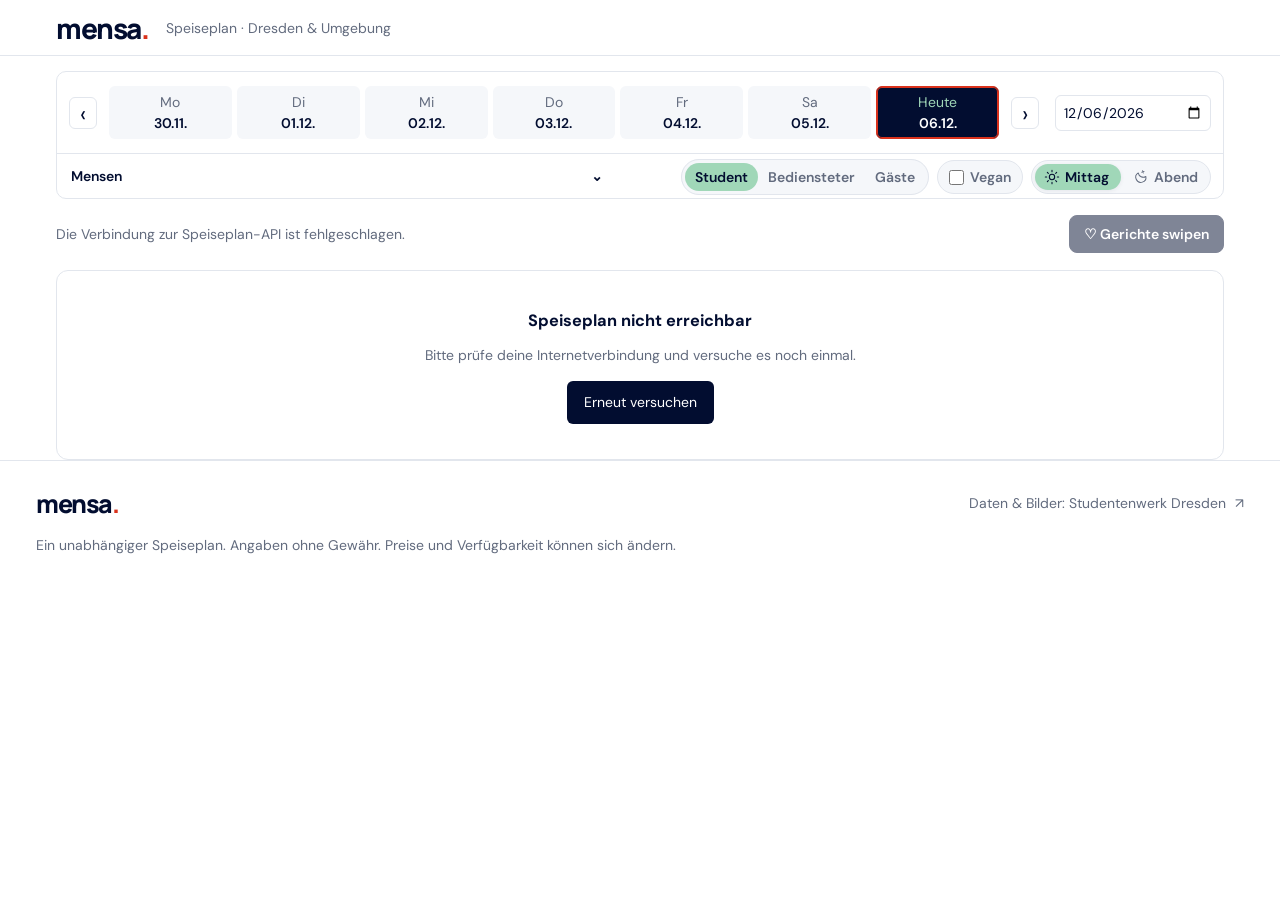
==== index.html @ a6a1d9da "Build static cafeteria menu browser with filters and swipe picker" ====
<!doctype html>
<html lang="de">
  <head>
    <meta charset="UTF-8">
    <meta name="viewport" content="width=device-width, initial-scale=1">
    <meta name="theme-color" content="#ffffff">
    <meta name="description" content="Dein Mensa-Speiseplan für Dresden, Tharandt, Zittau und Görlitz. Alle Gerichte, echte Bilder und deine Lieblingsmensen auf einen Blick.">
    <title>mensa. — Was gibt’s heute?</title>
    <link rel="icon" type="image/svg+xml" href="./favicon.svg">
    <link rel="stylesheet" href="./styles.css">
    <script type="module" src="./app.js"></script>
  </head>
  <body>
    <a class="skip-link" href="#menus">Zum Speiseplan</a>
    <header class="site-header">
      <div class="header-inner">
        <a class="brand" href="./" aria-label="mensa. Startseite">mensa<span class="brand-dot">.</span></a>
        <span class="header-location">Speiseplan · Dresden & Umgebung</span>
      </div>
    </header>
    <main class="container">
      <h1 class="sr-only">Mensa-Speiseplan</h1>
      <section class="controls" aria-label="Speiseplan filtern">
        <div class="date-controls">
          <div class="week-navigation">
            <button id="previous-week" class="week-arrow" aria-label="Vorherige Woche">‹</button>
            <div id="day-viewport" class="day-viewport"><div id="week-days" class="week-days" aria-label="Tag auswählen"></div></div>
            <button id="next-week" class="week-arrow" aria-label="Nächste Woche">›</button>
          </div>
          <input id="date-input" type="date" aria-label="Datum des Speiseplans wählen">
        </div>
        <div class="filter-toolbar">
          <details class="cafeteria-filter">
            <summary>Mensen <span id="selection-count"></span></summary>
            <div class="filter-content">
              <button id="toggle-all" class="text-button" disabled>Alle abwählen</button>
              <div id="cafeteria-options" class="cafeteria-options"><span class="filter-loading">Mensen werden geladen …</span></div>
            </div>
          </details>
          <div class="quick-filters">
            <fieldset id="price-category" class="price-category">
              <legend class="sr-only">Preiskategorie</legend>
              <label><input type="radio" name="price-category" value="student" checked><span>Student</span></label>
              <label><input type="radio" name="price-category" value="employee"><span>Bediensteter</span></label>
              <label><input type="radio" name="price-category" value="guest"><span>Gäste</span></label>
            </fieldset>
            <label class="vegan-filter"><input id="vegan-filter" type="checkbox">Vegan</label>
            <label class="meal-period">
              <input id="evening-switch" type="checkbox" role="switch" aria-label="Abendmenüs statt Mittagsmenüs anzeigen">
              <span class="period-highlight" aria-hidden="true"></span>
              <span class="period-option period-lunch"><svg viewBox="0 0 24 24" aria-hidden="true"><circle cx="12" cy="12" r="4"/><path d="M12 2v2m0 16v2M2 12h2m16 0h2M5 5l1.5 1.5m11 11L19 19M5 19l1.5-1.5m11-11L19 5"/></svg>Mittag</span>
              <span class="period-option period-evening"><svg viewBox="0 0 24 24" aria-hidden="true"><path d="M20 14A8.5 8.5 0 0 1 10 4 8.5 8.5 0 1 0 20 14Z"/><path class="moon-star" d="M18 3v4m-2-2h4"/></svg>Abend</span>
            </label>
          </div>
        </div>
      </section>

      <section class="menu-area" aria-labelledby="menu-heading">
        <div class="results-heading">
          <div><h2 id="menu-heading" class="sr-only">Gerichte</h2><p id="results-summary" class="results-summary" role="status">Der Speiseplan wird geladen …</p></div>
          <button id="start-picker" class="picker-start" type="button" disabled>♡ Gerichte swipen</button>
        </div>
        <div id="menus" aria-busy="true"></div>
      </section>
      <noscript><div class="message"><h3>Bitte JavaScript aktivieren</h3><p>Die Speisepläne werden direkt von der offiziellen API geladen. Dafür benötigt dein Browser JavaScript.</p><a href="https://www.studentenwerk-dresden.de/mensen/speiseplan/">Zum offiziellen Speiseplan</a></div></noscript>
    </main>
    <dialog id="meal-picker" class="meal-picker" aria-labelledby="picker-title">
      <div class="picker-header"><h2 id="picker-title">Gerichte swipen</h2><button id="close-picker" class="picker-close" type="button" aria-label="Auswahl schließen">×</button></div>
      <div id="picker-body"></div>
    </dialog>
    <footer class="site-footer"><div class="footer-inner"><a class="brand footer-brand" href="./">mensa<span class="brand-dot">.</span></a><a href="https://www.studentenwerk-dresden.de/mensen/speiseplan/" target="_blank" rel="noopener noreferrer">Daten & Bilder: Studentenwerk Dresden <span aria-hidden="true">↗</span></a></div><p class="footer-disclaimer">Ein unabhängiger Speiseplan. Angaben ohne Gewähr. Preise und Verfügbarkeit können sich ändern.</p></footer>
  </body>
</html>
---- styles.css ----
@import url('https://fonts.googleapis.com/css2?family=DM+Sans:wght@400;450;500;550;600;650;700&family=Manrope:wght@400;500;600;650;700;750;800&display=swap');

:root{--paper:#fff;--ink:#020D30;--mint:#A0D7B8;--accent:#DA321C;--muted:#626b7e;--line:#e2e6ed;--surface:#f5f7fa;--mint-soft:#edf8f2;--white:#fff;--font:'DM Sans',sans-serif;--card-height:420px;--meal-gap:21px}
*{box-sizing:border-box}
body{margin:0;background:var(--paper);color:var(--ink);font-family:var(--font);font-size:14px;-webkit-font-smoothing:antialiased}
button,input,a{-webkit-tap-highlight-color:transparent}
button,input{font:inherit}
button,a,input{touch-action:manipulation}
button{cursor:pointer}
button:disabled{cursor:default;opacity:.5}
a{color:inherit}
button:focus-visible,a:focus-visible,input:focus-visible,summary:focus-visible{outline:3px solid var(--accent);outline-offset:4px}
.skip-link{position:fixed;top:-60px;left:20px;background:var(--ink);color:white;padding:12px;z-index:5}.skip-link:focus{top:10px}
.sr-only{position:absolute;width:1px;height:1px;padding:0;margin:-1px;overflow:hidden;clip-path:inset(50%);white-space:nowrap;border:0}
.site-header{border-bottom:1px solid var(--line);background:rgba(255,255,255,.4)}
.header-inner,.container,.footer-inner,.footer-disclaimer{max-width:1240px;margin:auto}
.header-inner{height:55px;display:flex;align-items:center;gap:18px;padding:0 36px}
.brand{display:inline-flex;align-items:center;gap:0;text-decoration:none;font-family:'Manrope',sans-serif;font-weight:800;letter-spacing:-1.5px;font-size:28px}
.brand-dot{color:var(--accent)}
.header-location{font-size:14px;color:var(--muted)}
.container{padding:0 36px}
.controls{margin-top:15px;background:#fff;border:1px solid var(--line);border-radius:10px}
.date-controls{display:flex;align-items:center;gap:16px;padding:10px 12px}
#date-input{border:1px solid var(--line);border-radius:6px;padding:7px;color:var(--ink);font-size:14px;background:white;width:156px;min-width:0}
.week-navigation{display:flex;flex:1;min-width:0;gap:8px;align-items:center}
.week-arrow{background:none;border:1px solid var(--line);height:32px;width:28px;flex-shrink:0;border-radius:6px;color:var(--ink);font-size:23px}
.week-arrow:hover{background:var(--mint-soft)}
.week-days{display:grid;grid-template-columns:repeat(7,minmax(0,1fr));gap:5px;width:100%;min-width:0}
.day-viewport{position:relative;flex:1;min-width:0;overflow:hidden;padding:4px}
.day-snapshot{position:absolute;inset:4px;width:calc(100% - 8px);pointer-events:none}
.day-button{position:relative;display:flex;flex-direction:column;justify-content:center;gap:3px;align-items:center;padding:6px 1px;border:1px solid transparent;background:var(--surface);border-radius:6px;color:var(--muted);min-height:36px;font-size:14px}
.day-button strong{font-size:14px;font-weight:600;color:var(--ink)}
.day-button:hover{background:var(--mint)}
.day-button[aria-pressed=true]{background:var(--ink);color:var(--mint);border-color:var(--ink)}
.day-button[aria-pressed=true] strong{color:white}
.day-button.is-today{border-color:var(--accent);box-shadow:inset 0 0 0 1px var(--accent)}
.filter-toolbar{position:relative;border-top:1px solid var(--line)}
.quick-filters{position:absolute;top:5px;right:12px;display:flex;flex-wrap:wrap;align-items:center;gap:8px}
.price-category{display:flex;min-width:0;margin:0;padding:3px;border:1px solid var(--line);border-radius:24px;background:var(--surface)}
.price-category label{position:relative;cursor:pointer}
.price-category input{position:absolute;inset:0;width:100%;height:100%;margin:0;opacity:0;cursor:pointer}
.price-category span{display:block;padding:5px 10px;border-radius:20px;font-size:14px;font-weight:600;color:var(--muted);transition:background .2s,color .2s}
.price-category input:checked+span{background:var(--mint);color:var(--ink)}
.price-category input:focus-visible+span{outline:3px solid var(--accent);outline-offset:2px}
.vegan-filter{display:flex;align-items:center;gap:6px;height:34px;padding:0 11px;border:1px solid var(--line);border-radius:24px;font-size:14px;font-weight:600;color:var(--muted);background:var(--surface);cursor:pointer;transition:background .2s,border-color .2s}
.vegan-filter input{width:15px;height:15px;margin:0;accent-color:var(--ink);cursor:pointer}
.vegan-filter:has(input:checked){background:var(--mint);border-color:var(--mint);color:var(--ink)}
.vegan-filter:has(input:focus-visible){outline:3px solid var(--accent);outline-offset:3px}
.vegan-filter:hover{border-color:var(--mint)}
.meal-period{position:relative;display:grid;grid-template-columns:1fr 1fr;align-items:center;width:180px;height:34px;border:1px solid var(--line);border-radius:24px;background:var(--surface);font-size:14px;cursor:pointer;isolation:isolate}
.meal-period input{position:absolute;inset:0;width:100%;height:100%;opacity:0;margin:0;cursor:pointer;z-index:2}
.meal-period:has(input:focus-visible){outline:3px solid var(--accent);outline-offset:3px}
.period-highlight{position:absolute;inset:3px auto 3px 3px;width:calc(50% - 3px);border-radius:20px;background:var(--mint);box-shadow:0 1px 4px #020d3012;transition:transform .32s cubic-bezier(.22,.68,.18,1),background .25s}
.period-option{position:relative;display:flex;justify-content:center;align-items:center;gap:5px;line-height:1;font-weight:600;color:var(--muted);transition:color .25s}
.period-option svg{width:16px;height:16px;flex-shrink:0;fill:none;stroke:currentColor;stroke-width:1.6;stroke-linecap:round;stroke-linejoin:round;transition:transform .4s cubic-bezier(.22,.68,.18,1)}
.period-lunch{color:var(--ink)}
.period-evening svg{transform:rotate(-20deg) scale(.9)}
.meal-period input:checked~.period-highlight{transform:translateX(100%);background:var(--ink)}
.meal-period input:checked~.period-lunch{color:var(--muted)}
.meal-period input:checked~.period-lunch svg{transform:rotate(45deg) scale(.9)}
.meal-period input:checked~.period-evening{color:var(--mint)}
.meal-period input:checked~.period-evening svg{transform:rotate(0) scale(1)}
.meal-period:hover{border-color:var(--mint)}
.cafeteria-filter>summary{display:flex;align-items:center;gap:9px;min-height:44px;padding:10px 620px 10px 14px;font-size:14px;font-weight:600;cursor:pointer;list-style:none}
.cafeteria-filter>summary::-webkit-details-marker{display:none}
.cafeteria-filter>summary:after{content:"⌄";margin-left:auto}
.cafeteria-filter[open]>summary:after{content:"⌃"}
.filter-content{padding:0 14px 12px}
.filter-content>.text-button{display:block;margin:2px 0 12px auto}
#selection-count{font-weight:500;color:var(--muted);font-size:14px}
.text-button{padding:0;border:0;background:none;color:var(--muted);font-size:14px;text-decoration:underline;text-underline-offset:3px}
.cafeteria-options{display:flex;flex-wrap:wrap;gap:8px}
.cafeteria-chip{display:flex;align-items:center;gap:7px;border-radius:6px;border:1px solid var(--mint);background:var(--mint);color:var(--ink);font-size:14px;padding:9px 12px;transition:background .15s}
.cafeteria-chip:before{content:"✓";font-size:14px}
.cafeteria-chip[aria-pressed=false]{background:white;color:var(--muted);border-color:var(--line)}
.cafeteria-chip[aria-pressed=false]:before{content:"+"}
.cafeteria-chip:hover{border-color:var(--ink)}
.filter-loading{color:var(--muted);font-size:14px}
.menu-area{padding-top:16px}
.results-heading{margin-bottom:17px;display:flex;align-items:center;justify-content:space-between;gap:12px;flex-wrap:wrap}
.results-summary{font-size:14px;color:var(--muted);margin:0;line-height:1.6}
.canteen-section{margin-bottom:38px}
.canteen-heading{display:flex;align-items:center;justify-content:space-between;gap:12px;margin-bottom:17px;padding-bottom:13px;border-bottom:1px solid var(--line)}
.canteen-heading>div{min-width:0}
.canteen-title{display:flex;align-items:center;flex-wrap:wrap;gap:10px}
.canteen-title h3{font-family:'Manrope',sans-serif;font-weight:750;letter-spacing:-.35px;font-size:19px;margin:0}
.meal-count{font-size:14px;border:1px solid var(--line);border-radius:20px;padding:4px 8px;color:var(--muted);white-space:nowrap}
.canteen-route{display:inline-flex;align-items:center;gap:5px;min-height:34px;padding:5px 6px;border-radius:6px;color:var(--muted);font-size:14px;text-decoration:none;white-space:nowrap;transition:color .15s,background .15s}
.canteen-route svg{width:15px;height:15px;fill:none;stroke:currentColor;stroke-width:1.5;stroke-linecap:round;stroke-linejoin:round}
.canteen-route:hover{color:var(--ink);background:var(--surface)}
.meal-grid{display:grid;grid-template-columns:repeat(3,minmax(0,1fr));gap:var(--meal-gap)}
.meal-viewport{overflow:hidden;border-radius:11px}
.meal-track{display:flex;transition:transform 420ms cubic-bezier(.22,.68,.18,1)}
.meal-track.is-dragging{transition:none}
.meal-page{flex:0 0 100%;min-width:0;grid-auto-rows:var(--card-height);align-content:start}
.meal-navigation{display:flex;align-items:center;justify-content:flex-end;gap:12px;margin-top:14px}
.meal-arrow{display:grid;place-items:center;width:40px;height:40px;border:1px solid var(--line);border-radius:7px;background:white;color:var(--ink);font-size:24px}
.meal-arrow:hover:not(:disabled){background:var(--mint);border-color:var(--mint)}
.meal-page-status{min-width:75px;text-align:center;color:var(--muted);font-size:14px}
.meal-card{height:var(--card-height);min-width:0;background:#fff;border:1px solid var(--line);border-radius:11px;overflow:hidden;display:flex;flex-direction:column}
.meal-photo{height:175px;flex-shrink:0;position:relative;background:var(--surface);overflow:hidden}
.meal-photo img{height:100%;width:100%;object-fit:cover;display:block;transition:transform .5s}
.meal-card:hover .meal-photo img{transform:scale(1.035)}
.no-photo{display:flex;flex-direction:column;align-items:center;justify-content:center;height:100%;color:var(--muted);gap:10px;background:radial-gradient(ellipse at center,var(--white),var(--mint-soft))}
.no-photo svg{width:52px;height:52px;fill:none;stroke:currentColor;stroke-width:1;opacity:.7}
.no-photo span{font-size:14px;letter-spacing:.2px}
.diet-badge{position:absolute;left:12px;top:12px;background:var(--mint);color:var(--ink);border-radius:5px;padding:6px 8px;font-size:14px;box-shadow:0 1px 4px #00000008;font-weight:600}
.diet-badge.vegetarian{background:var(--mint-soft);color:var(--ink)}
.sold-out{position:absolute;right:12px;bottom:12px;background:var(--white);color:var(--accent);border-radius:5px;padding:6px 8px;font-size:14px;font-weight:600}
.meal-content{padding:16px;display:flex;flex-direction:column;flex:1;min-height:0;overflow:hidden}
.meal-content>*{flex-shrink:0}
.meal-content:focus-visible{outline-offset:-4px}
.meal-category{text-transform:uppercase;letter-spacing:1px;color:var(--muted);font-size:14px;font-weight:600;margin:0 0 9px}
.meal-preview .meal-category{white-space:nowrap;overflow:hidden;text-overflow:ellipsis}
.meal-name{font-size:16px;font-weight:600;line-height:1.65;margin:0 0 18px;color:var(--ink);overflow-wrap:anywhere}
.meal-preview .meal-name{display:-webkit-box;-webkit-box-orient:vertical;-webkit-line-clamp:3;overflow:hidden;line-height:1.4;margin-bottom:8px}
.meal-details-button{align-self:flex-start;margin-top:8px;flex-shrink:0}
.meal-prices{border-top:1px solid var(--line);padding-top:13px;display:flex;align-items:baseline;flex-wrap:wrap;gap:7px 14px;margin-top:auto}
.selected-price{font-size:19px;letter-spacing:-.6px;font-weight:700}
.price-label{font-size:14px;color:var(--muted);font-weight:400;letter-spacing:0;margin-left:5px}
.other-price{color:var(--muted);font-size:14px}
.meal-notes{margin-top:13px;border-top:1px solid var(--line);padding-top:10px;font-size:14px;color:var(--muted);line-height:1.7}
.meal-notes summary{cursor:pointer;list-style:none;display:flex;justify-content:space-between}
.meal-notes summary:after{content:"+";font-size:14px}
.meal-notes[open] summary:after{content:"−"}
.meal-notes ul{padding-left:16px;margin:8px 0 0}
.message{padding:35px;text-align:center;background:#fff;border:1px solid var(--line);border-radius:12px;color:var(--muted);line-height:1.8}
.message h3{color:var(--ink);margin:0 0 8px}.message p{margin:0 0 12px}
.retry-button{padding:9px 17px;border:0;background:var(--ink);color:white;border-radius:6px}
.canteen-empty{font-size:14px;color:var(--muted);padding:22px;background:var(--surface);border-radius:8px;line-height:1.8}
.skeleton{height:340px;border-radius:11px;background:linear-gradient(110deg,var(--surface) 20%,var(--mint-soft) 45%,var(--surface) 70%);background-size:200% 100%;animation:shimmer 1.8s infinite}
@keyframes shimmer{to{background-position:-200% 0}}
.site-footer{border-top:1px solid var(--line);padding:25px 36px;background:var(--white)}
.footer-inner{display:flex;align-items:center;gap:20px}
.footer-brand{font-size:25px}
.footer-inner>a:last-child{margin-left:auto;font-size:14px;color:var(--muted);text-decoration:none}
.footer-inner>a:last-child span{margin-left:5px}
.footer-disclaimer{font-size:14px;color:var(--muted);padding-top:13px;line-height:1.7}
.picker-start{border:1px solid var(--ink);border-radius:8px;padding:9px 14px;background:var(--ink);color:white;font-weight:600;font-size:14px}
.picker-start:hover:not(:disabled){background:var(--mint);color:var(--ink)}
.picker-open{overflow:hidden}
.meal-picker{width:min(660px,calc(100% - 24px));max-height:calc(100dvh - 24px);padding:22px;border:1px solid var(--line);border-radius:16px;background:var(--white);color:var(--ink);overflow-y:auto;overscroll-behavior:contain}
.meal-picker::backdrop{background:#020d30a6;backdrop-filter:blur(5px)}
.picker-header{display:flex;align-items:center;justify-content:space-between;gap:12px}
.picker-header h2{font-family:'Manrope',sans-serif;font-size:22px;letter-spacing:-.5px;margin:0}
.picker-close{flex-shrink:0;border:1px solid var(--line);border-radius:50%;width:40px;height:40px;background:white;color:var(--ink);font-size:26px}
.picker-context,.picker-progress{color:var(--muted);font-size:14px;line-height:1.5;margin:12px 0}
.picker-progress{text-align:center;font-weight:600}
.picker-canteen{font-size:16px;margin:12px 0;text-align:center;overflow-wrap:anywhere}
.picker-stage{overflow:hidden;padding:12px 24px;margin:0 -12px;display:grid;grid-template-columns:minmax(0,1fr);grid-template-rows:minmax(0,1fr);isolation:isolate}
.picker-stage>.meal-card{position:relative;grid-area:1/1;width:100%;max-width:400px;min-height:0;margin:auto;transform-origin:50% 80%}
.picker-current-card{z-index:1}
.picker-stage>.picker-next-card{z-index:0;pointer-events:none}
.picker-stage .meal-photo{touch-action:pan-y;cursor:grab;user-select:none;-webkit-user-select:none}
.picker-stage .meal-photo:active{cursor:grabbing}
.picker-stage>.meal-card{touch-action:pan-y;user-select:none;-webkit-user-select:none;cursor:grab}
.picker-stage>.meal-card:active{cursor:grabbing}
.meal-picker[open].is-voting{height:min(780px,calc(100dvh - 16px));max-height:calc(100dvh - 16px);display:flex;flex-direction:column;overflow:hidden}
.is-voting .picker-header{flex-shrink:0;margin-bottom:8px}
.is-voting #picker-body{flex:1;min-height:0;display:grid;grid-template-rows:auto auto auto minmax(0,1fr) auto;gap:6px}
.is-voting .picker-context,.is-voting .picker-progress,.is-voting .picker-canteen{margin:0}
.is-voting .picker-context{display:-webkit-box;-webkit-box-orient:vertical;-webkit-line-clamp:2;overflow:hidden}
.is-voting .picker-stage{min-height:0;padding:8px 12px;margin:0}
.is-voting .meal-card{height:100%}
.is-voting .meal-photo{height:clamp(80px,20dvh,175px)}
.is-voting .meal-content{overflow:hidden;padding:12px}
.is-voting .meal-category{margin-bottom:4px}
.is-voting .meal-name{display:-webkit-box;-webkit-box-orient:vertical;-webkit-line-clamp:3;overflow:hidden;line-height:1.4;margin-bottom:8px}
.is-voting .meal-prices{padding-top:6px;gap:4px 10px}
.picker-detail>.picker-close{display:block;margin:0 0 12px auto}
.picker-detail .meal-card{height:auto}
.picker-detail .meal-content{overflow:visible}
.picker-detail .meal-photo{height:175px}
.picker-stamp{pointer-events:none;position:absolute;top:65px;left:22px;opacity:0;font-size:30px;font-weight:700;border:3px solid currentColor;border-radius:7px;padding:5px 10px;transform:rotate(-12deg);background:#ffffffed}
.picker-stamp.is-like{color:var(--ink);background:var(--mint)}
.picker-stamp.is-reject{color:var(--accent)}
.picker-actions{display:flex;justify-content:center;gap:14px;margin:8px 0}
.picker-action{min-height:46px;border:1px solid var(--line);border-radius:24px;padding:10px 18px;font-size:16px;font-weight:600}
.picker-reject{background:white;color:var(--accent);border-color:var(--accent)}
.picker-like{background:var(--mint);color:var(--ink);border-color:var(--mint)}
.picker-action:hover:not(:disabled){box-shadow:0 3px 12px #020d301a}
.picker-results-heading{font-size:20px;margin:20px 0}
.picker-results{list-style:none;padding:0;margin:0 0 20px;display:grid;grid-template-columns:repeat(2,minmax(0,1fr));gap:18px}
.picker-results>li{min-width:0}
.picker-empty{color:var(--muted);margin:25px 0}
[hidden]{display:none!important}
@media(max-width:850px){
  .header-inner,.container{padding-left:24px;padding-right:24px}
  .date-controls{gap:10px}
  .meal-grid{grid-template-columns:repeat(2,minmax(0,1fr))}
  .meal-viewport.is-paginated .meal-page{grid-template-rows:repeat(2,var(--card-height))}
}
@media(max-width:560px){
  :root{--meal-gap:14px}
  .header-inner{height:49px;gap:12px;padding:0 18px}
  .brand{font-size:25px}
  .container{padding:0 14px}
  .controls{margin-top:10px}
  .date-controls{flex-wrap:wrap;gap:8px;padding:8px}
  .week-navigation{flex-basis:100%;gap:4px}
  .week-arrow{width:18px;border:0}
  .week-days{grid-template-columns:repeat(5,minmax(0,1fr));gap:4px}
  .day-viewport{touch-action:pan-y;user-select:none;-webkit-user-select:none}
  #date-input{margin-left:auto;padding:4px}
  .cafeteria-filter>summary{padding:9px 11px}
  .cafeteria-chip{padding:8px 9px}
  .cafeteria-options{gap:6px}
  .meal-grid{grid-template-columns:1fr}
  .meal-viewport{touch-action:pan-y}
  .meal-viewport .meal-card{user-select:none;-webkit-user-select:none}
  .meal-viewport .meal-photo{user-select:none;-webkit-user-select:none}
  .meal-viewport.is-paginated .meal-page{grid-template-rows:var(--card-height)}
  .canteen-title h3{font-size:17px}
  .canteen-section{margin-bottom:28px}
  .site-footer{padding:24px 20px}
  .footer-inner{flex-wrap:wrap;gap:8px 13px}
  .footer-inner>a:last-child{margin-left:0;flex-basis:100%;margin-top:7px}
  .message{padding:25px 17px}
  .meal-picker{padding:16px}
  .picker-results{grid-template-columns:1fr}
  .picker-actions{gap:8px}
  .picker-action{padding:10px 13px}
}
@media(max-width:1000px){
  .cafeteria-filter>summary{padding-right:14px}
  .quick-filters{position:static;justify-content:flex-end;padding:0 10px 10px}
}
@media(max-height:650px){
  .is-voting .meal-photo{height:85px}
  .is-voting .meal-name{-webkit-line-clamp:2}
}
@media(max-height:500px){
  .meal-picker[open].is-voting{padding:12px}
  .is-voting .picker-context,.is-voting .meal-photo,.is-voting .meal-category{display:none}
  .is-voting .picker-header{margin-bottom:4px}
  .is-voting #picker-body{grid-template-rows:auto auto minmax(0,1fr) auto;gap:3px}
  .is-voting .picker-actions{margin:4px 0}
  .is-voting .picker-action{min-height:40px;padding:7px 14px}
}
@media(prefers-reduced-motion:reduce){*,*:before,*:after{animation:none!important;transition:none!important}}
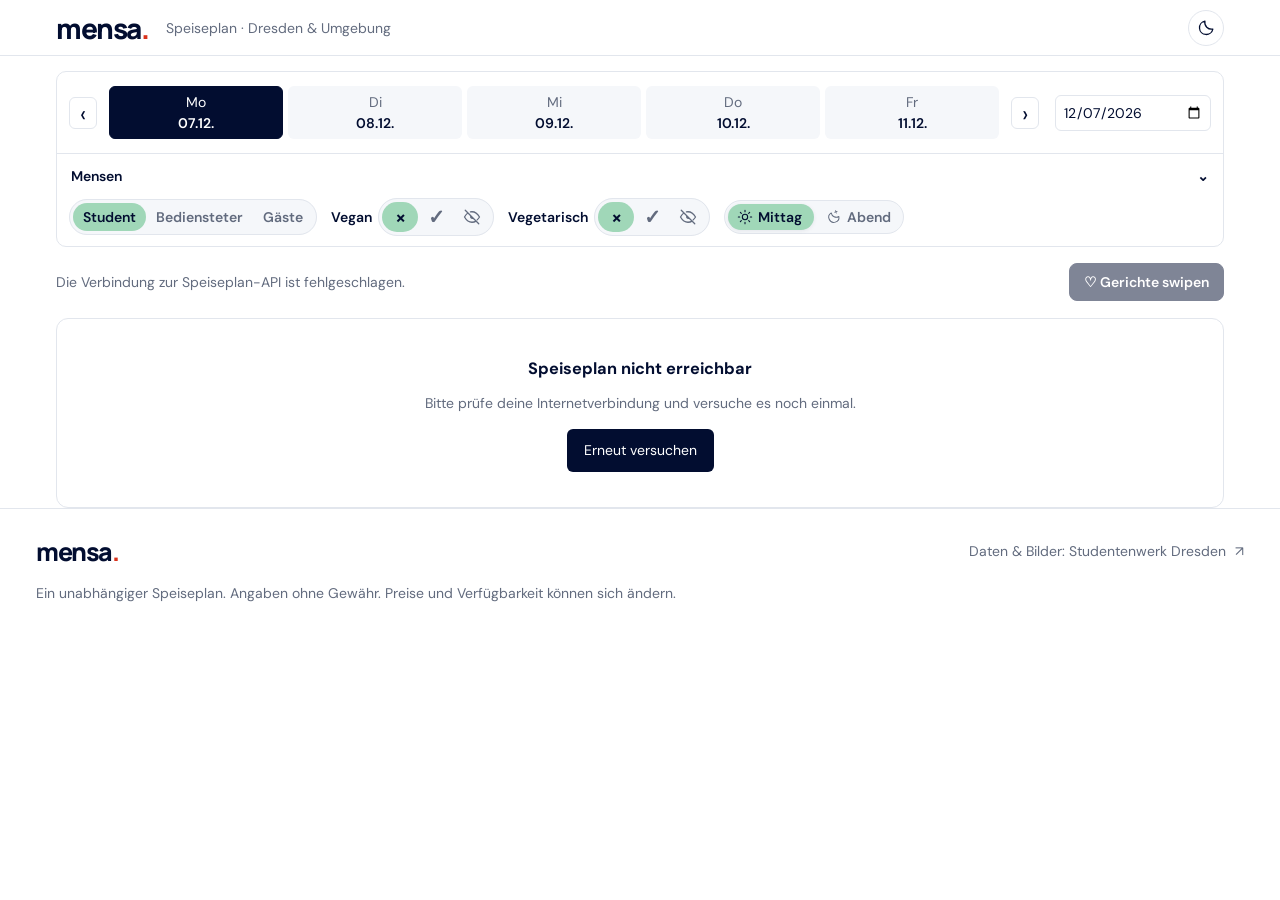
==== commit 937ff14e: "Add dark mode, dietary controls and weekday menu navigation" ====
--- a/index.html
+++ b/index.html
@@ -4,9 +4,11 @@
     <meta charset="UTF-8">
     <meta name="viewport" content="width=device-width, initial-scale=1">
     <meta name="theme-color" content="#ffffff">
+    <meta name="color-scheme" content="light dark">
     <meta name="description" content="Dein Mensa-Speiseplan für Dresden, Tharandt, Zittau und Görlitz. Alle Gerichte, echte Bilder und deine Lieblingsmensen auf einen Blick.">
     <title>mensa. — Was gibt’s heute?</title>
     <link rel="icon" type="image/svg+xml" href="./favicon.svg">
+    <script src="./theme.js"></script>
     <link rel="stylesheet" href="./styles.css">
     <script type="module" src="./app.js"></script>
   </head>
@@ -16,6 +18,10 @@
       <div class="header-inner">
         <a class="brand" href="./" aria-label="mensa. Startseite">mensa<span class="brand-dot">.</span></a>
         <span class="header-location">Speiseplan · Dresden & Umgebung</span>
+        <button id="theme-toggle" class="theme-toggle" type="button" aria-label="Dunkelmodus" aria-pressed="false" title="Dunklen Modus aktivieren">
+          <svg class="theme-moon" viewBox="0 0 24 24" aria-hidden="true"><path d="M20 14A8.5 8.5 0 0 1 10 4 8.5 8.5 0 1 0 20 14Z"/></svg>
+          <svg class="theme-sun" viewBox="0 0 24 24" aria-hidden="true"><circle cx="12" cy="12" r="4"/><path d="M12 2v2m0 16v2M2 12h2m16 0h2M5 5l1.5 1.5m11 11L19 19M5 19l1.5-1.5m11-11L19 5"/></svg>
+        </button>
       </div>
     </header>
     <main class="container">
@@ -27,7 +33,7 @@
             <div id="day-viewport" class="day-viewport"><div id="week-days" class="week-days" aria-label="Tag auswählen"></div></div>
             <button id="next-week" class="week-arrow" aria-label="Nächste Woche">›</button>
           </div>
-          <input id="date-input" type="date" aria-label="Datum des Speiseplans wählen">
+          <input id="date-input" type="date" aria-label="Datum des Speiseplans wählen" title="Montag bis Freitag. Wochenenddaten werden auf Montag verschoben.">
         </div>
         <div class="filter-toolbar">
           <details class="cafeteria-filter">
@@ -44,7 +50,23 @@
               <label><input type="radio" name="price-category" value="employee"><span>Bediensteter</span></label>
               <label><input type="radio" name="price-category" value="guest"><span>Gäste</span></label>
             </fieldset>
-            <label class="vegan-filter"><input id="vegan-filter" type="checkbox">Vegan</label>
+            <div class="dietary-control">
+              <span id="vegan-label">Vegan</span>
+              <fieldset id="vegan-filter" class="dietary-options" aria-labelledby="vegan-label">
+                <label title="Vegan: keine Einschränkung"><input type="radio" name="vegan-filter" value="all" aria-label="Vegan: keine Einschränkung" checked><span aria-hidden="true">×</span></label>
+                <label title="Nur vegane Gerichte"><input type="radio" name="vegan-filter" value="only" aria-label="Nur vegane Gerichte"><span aria-hidden="true">✓</span></label>
+                <label title="Vegane Gerichte ausblenden"><input type="radio" name="vegan-filter" value="hide" aria-label="Vegane Gerichte ausblenden"><span aria-hidden="true"><svg viewBox="0 0 24 24" focusable="false"><path d="m3 3 18 18M10.6 10.6a2 2 0 0 0 2.8 2.8M9.9 5.2A11 11 0 0 1 12 5c6 0 10 7 10 7a17 17 0 0 1-3.1 3.8M6.5 6.5A20 20 0 0 0 2 12s4 7 10 7a11 11 0 0 0 5.5-1.5"/></svg></span></label>
+              </fieldset>
+            </div>
+            <div class="dietary-control">
+              <span id="vegetarian-label">Vegetarisch</span>
+              <fieldset id="vegetarian-filter" class="dietary-options" aria-labelledby="vegetarian-label" aria-describedby="dietary-hint">
+                <label title="Vegetarisch: keine Einschränkung"><input type="radio" name="vegetarian-filter" value="all" aria-label="Vegetarisch: keine Einschränkung" checked><span aria-hidden="true">×</span></label>
+                <label title="Nur vegetarische Gerichte (inklusive vegan)"><input type="radio" name="vegetarian-filter" value="only" aria-label="Nur vegetarische Gerichte (inklusive vegan)"><span aria-hidden="true">✓</span></label>
+                <label title="Vegetarische und vegane Gerichte ausblenden"><input type="radio" name="vegetarian-filter" value="hide" aria-label="Vegetarische und vegane Gerichte ausblenden"><span aria-hidden="true"><svg viewBox="0 0 24 24" focusable="false"><path d="m3 3 18 18M10.6 10.6a2 2 0 0 0 2.8 2.8M9.9 5.2A11 11 0 0 1 12 5c6 0 10 7 10 7a17 17 0 0 1-3.1 3.8M6.5 6.5A20 20 0 0 0 2 12s4 7 10 7a11 11 0 0 0 5.5-1.5"/></svg></span></label>
+              </fieldset>
+              <span id="dietary-hint" class="sr-only">Vegetarisch schließt vegane Gerichte ein. Beide Filter gelten gleichzeitig und verwenden die Kennzeichnungen des Studentenwerks.</span>
+            </div>
             <label class="meal-period">
               <input id="evening-switch" type="checkbox" role="switch" aria-label="Abendmenüs statt Mittagsmenüs anzeigen">
               <span class="period-highlight" aria-hidden="true"></span>
--- a/styles.css
+++ b/styles.css
@@ -1,6 +1,7 @@
 @import url('https://fonts.googleapis.com/css2?family=DM+Sans:wght@400;450;500;550;600;650;700&family=Manrope:wght@400;500;600;650;700;750;800&display=swap');
 
-:root{--paper:#fff;--ink:#020D30;--mint:#A0D7B8;--accent:#DA321C;--muted:#626b7e;--line:#e2e6ed;--surface:#f5f7fa;--mint-soft:#edf8f2;--white:#fff;--font:'DM Sans',sans-serif;--card-height:420px;--meal-gap:21px}
+:root{color-scheme:light;--paper:#fff;--ink:#020D30;--mint:#A0D7B8;--accent:#DA321C;--muted:#626b7e;--line:#e2e6ed;--surface:#f5f7fa;--mint-soft:#edf8f2;--white:#fff;--strong-bg:#020D30;--on-strong:#fff;--on-mint:#020D30;--font:'DM Sans',sans-serif;--card-height:420px;--meal-gap:21px}
+:root[data-theme=dark]{color-scheme:dark;--paper:#0b1220;--ink:#edf3ff;--accent:#ff806b;--muted:#adb9cf;--line:#324057;--surface:#1c2940;--mint-soft:#203d36;--white:#141f33;--strong-bg:#A0D7B8;--on-strong:#020D30}
 *{box-sizing:border-box}
 body{margin:0;background:var(--paper);color:var(--ink);font-family:var(--font);font-size:14px;-webkit-font-smoothing:antialiased}
 button,input,a{-webkit-tap-highlight-color:transparent}
@@ -10,58 +11,62 @@
 button:disabled{cursor:default;opacity:.5}
 a{color:inherit}
 button:focus-visible,a:focus-visible,input:focus-visible,summary:focus-visible{outline:3px solid var(--accent);outline-offset:4px}
-.skip-link{position:fixed;top:-60px;left:20px;background:var(--ink);color:white;padding:12px;z-index:5}.skip-link:focus{top:10px}
+.skip-link{position:fixed;top:-60px;left:20px;background:var(--strong-bg);color:var(--on-strong);padding:12px;z-index:5}.skip-link:focus{top:10px}
 .sr-only{position:absolute;width:1px;height:1px;padding:0;margin:-1px;overflow:hidden;clip-path:inset(50%);white-space:nowrap;border:0}
-.site-header{border-bottom:1px solid var(--line);background:rgba(255,255,255,.4)}
+.site-header{border-bottom:1px solid var(--line);background:var(--paper)}
 .header-inner,.container,.footer-inner,.footer-disclaimer{max-width:1240px;margin:auto}
 .header-inner{height:55px;display:flex;align-items:center;gap:18px;padding:0 36px}
 .brand{display:inline-flex;align-items:center;gap:0;text-decoration:none;font-family:'Manrope',sans-serif;font-weight:800;letter-spacing:-1.5px;font-size:28px}
 .brand-dot{color:var(--accent)}
 .header-location{font-size:14px;color:var(--muted)}
+.theme-toggle{margin-left:auto;flex-shrink:0;display:grid;place-items:center;width:36px;height:36px;padding:7px;border:1px solid var(--line);border-radius:50%;background:var(--white);color:var(--ink)}
+.theme-toggle:hover{background:var(--surface);border-color:var(--muted)}
+.theme-toggle svg{width:19px;height:19px;fill:none;stroke:currentColor;stroke-width:1.6;stroke-linecap:round;stroke-linejoin:round}
+.theme-sun,[data-theme=dark] .theme-moon{display:none}
+[data-theme=dark] .theme-sun{display:block}
 .container{padding:0 36px}
-.controls{margin-top:15px;background:#fff;border:1px solid var(--line);border-radius:10px}
+.controls{margin-top:15px;background:var(--white);border:1px solid var(--line);border-radius:10px}
 .date-controls{display:flex;align-items:center;gap:16px;padding:10px 12px}
-#date-input{border:1px solid var(--line);border-radius:6px;padding:7px;color:var(--ink);font-size:14px;background:white;width:156px;min-width:0}
+#date-input{border:1px solid var(--line);border-radius:6px;padding:7px;color:var(--ink);font-size:14px;background:var(--white);width:156px;min-width:0}
 .week-navigation{display:flex;flex:1;min-width:0;gap:8px;align-items:center}
 .week-arrow{background:none;border:1px solid var(--line);height:32px;width:28px;flex-shrink:0;border-radius:6px;color:var(--ink);font-size:23px}
 .week-arrow:hover{background:var(--mint-soft)}
-.week-days{display:grid;grid-template-columns:repeat(7,minmax(0,1fr));gap:5px;width:100%;min-width:0}
+.week-days{display:grid;grid-template-columns:repeat(5,minmax(0,1fr));gap:5px;width:100%;min-width:0}
 .day-viewport{position:relative;flex:1;min-width:0;overflow:hidden;padding:4px}
 .day-snapshot{position:absolute;inset:4px;width:calc(100% - 8px);pointer-events:none}
 .day-button{position:relative;display:flex;flex-direction:column;justify-content:center;gap:3px;align-items:center;padding:6px 1px;border:1px solid transparent;background:var(--surface);border-radius:6px;color:var(--muted);min-height:36px;font-size:14px}
 .day-button strong{font-size:14px;font-weight:600;color:var(--ink)}
-.day-button:hover{background:var(--mint)}
-.day-button[aria-pressed=true]{background:var(--ink);color:var(--mint);border-color:var(--ink)}
-.day-button[aria-pressed=true] strong{color:white}
+.day-button:hover{background:var(--mint-soft)}
+.day-button[aria-pressed=true]{background:var(--strong-bg);color:var(--on-strong);border-color:var(--strong-bg)}
+.day-button[aria-pressed=true] strong{color:var(--on-strong)}
 .day-button.is-today{border-color:var(--accent);box-shadow:inset 0 0 0 1px var(--accent)}
 .filter-toolbar{position:relative;border-top:1px solid var(--line)}
-.quick-filters{position:absolute;top:5px;right:12px;display:flex;flex-wrap:wrap;align-items:center;gap:8px}
-.price-category{display:flex;min-width:0;margin:0;padding:3px;border:1px solid var(--line);border-radius:24px;background:var(--surface)}
-.price-category label{position:relative;cursor:pointer}
-.price-category input{position:absolute;inset:0;width:100%;height:100%;margin:0;opacity:0;cursor:pointer}
-.price-category span{display:block;padding:5px 10px;border-radius:20px;font-size:14px;font-weight:600;color:var(--muted);transition:background .2s,color .2s}
-.price-category input:checked+span{background:var(--mint);color:var(--ink)}
-.price-category input:focus-visible+span{outline:3px solid var(--accent);outline-offset:2px}
-.vegan-filter{display:flex;align-items:center;gap:6px;height:34px;padding:0 11px;border:1px solid var(--line);border-radius:24px;font-size:14px;font-weight:600;color:var(--muted);background:var(--surface);cursor:pointer;transition:background .2s,border-color .2s}
-.vegan-filter input{width:15px;height:15px;margin:0;accent-color:var(--ink);cursor:pointer}
-.vegan-filter:has(input:checked){background:var(--mint);border-color:var(--mint);color:var(--ink)}
-.vegan-filter:has(input:focus-visible){outline:3px solid var(--accent);outline-offset:3px}
-.vegan-filter:hover{border-color:var(--mint)}
+.quick-filters{display:flex;flex-wrap:wrap;align-items:center;gap:8px 14px;padding:0 12px 10px}
+.price-category,.dietary-options{display:flex;min-width:0;margin:0;padding:3px;border:1px solid var(--line);border-radius:24px;background:var(--surface)}
+.price-category label,.dietary-options label{position:relative;cursor:pointer}
+.price-category input,.dietary-options input{position:absolute;inset:0;width:100%;height:100%;margin:0;opacity:0;cursor:pointer}
+.price-category span,.dietary-options span{display:block;padding:5px 10px;border-radius:20px;font-size:14px;font-weight:600;color:var(--muted);transition:background .2s,color .2s}
+.price-category input:checked+span,.dietary-options input:checked+span{background:var(--mint);color:var(--on-mint)}
+.price-category input:focus-visible+span,.dietary-options input:focus-visible+span{outline:3px solid var(--accent);outline-offset:2px}
+.dietary-control{display:flex;align-items:center;flex-wrap:wrap;gap:6px;font-size:14px;font-weight:600}
+.dietary-options span{display:grid;place-items:center;width:36px;height:30px;padding:0;font-size:20px;line-height:1}
+.dietary-options svg{width:18px;height:18px;fill:none;stroke:currentColor;stroke-width:1.7;stroke-linecap:round;stroke-linejoin:round}
+.dietary-options input[value="hide"]:checked+span{background:var(--strong-bg);color:var(--on-strong)}
 .meal-period{position:relative;display:grid;grid-template-columns:1fr 1fr;align-items:center;width:180px;height:34px;border:1px solid var(--line);border-radius:24px;background:var(--surface);font-size:14px;cursor:pointer;isolation:isolate}
 .meal-period input{position:absolute;inset:0;width:100%;height:100%;opacity:0;margin:0;cursor:pointer;z-index:2}
 .meal-period:has(input:focus-visible){outline:3px solid var(--accent);outline-offset:3px}
 .period-highlight{position:absolute;inset:3px auto 3px 3px;width:calc(50% - 3px);border-radius:20px;background:var(--mint);box-shadow:0 1px 4px #020d3012;transition:transform .32s cubic-bezier(.22,.68,.18,1),background .25s}
 .period-option{position:relative;display:flex;justify-content:center;align-items:center;gap:5px;line-height:1;font-weight:600;color:var(--muted);transition:color .25s}
 .period-option svg{width:16px;height:16px;flex-shrink:0;fill:none;stroke:currentColor;stroke-width:1.6;stroke-linecap:round;stroke-linejoin:round;transition:transform .4s cubic-bezier(.22,.68,.18,1)}
-.period-lunch{color:var(--ink)}
+.period-lunch{color:var(--on-mint)}
 .period-evening svg{transform:rotate(-20deg) scale(.9)}
-.meal-period input:checked~.period-highlight{transform:translateX(100%);background:var(--ink)}
+.meal-period input:checked~.period-highlight{transform:translateX(100%);background:var(--on-mint)}
 .meal-period input:checked~.period-lunch{color:var(--muted)}
 .meal-period input:checked~.period-lunch svg{transform:rotate(45deg) scale(.9)}
 .meal-period input:checked~.period-evening{color:var(--mint)}
 .meal-period input:checked~.period-evening svg{transform:rotate(0) scale(1)}
 .meal-period:hover{border-color:var(--mint)}
-.cafeteria-filter>summary{display:flex;align-items:center;gap:9px;min-height:44px;padding:10px 620px 10px 14px;font-size:14px;font-weight:600;cursor:pointer;list-style:none}
+.cafeteria-filter>summary{display:flex;align-items:center;gap:9px;min-height:44px;padding:10px 14px;font-size:14px;font-weight:600;cursor:pointer;list-style:none}
 .cafeteria-filter>summary::-webkit-details-marker{display:none}
 .cafeteria-filter>summary:after{content:"⌄";margin-left:auto}
 .cafeteria-filter[open]>summary:after{content:"⌃"}
@@ -70,9 +75,9 @@
 #selection-count{font-weight:500;color:var(--muted);font-size:14px}
 .text-button{padding:0;border:0;background:none;color:var(--muted);font-size:14px;text-decoration:underline;text-underline-offset:3px}
 .cafeteria-options{display:flex;flex-wrap:wrap;gap:8px}
-.cafeteria-chip{display:flex;align-items:center;gap:7px;border-radius:6px;border:1px solid var(--mint);background:var(--mint);color:var(--ink);font-size:14px;padding:9px 12px;transition:background .15s}
+.cafeteria-chip{display:flex;align-items:center;gap:7px;border-radius:6px;border:1px solid var(--mint);background:var(--mint);color:var(--on-mint);font-size:14px;padding:9px 12px;transition:background .15s}
 .cafeteria-chip:before{content:"✓";font-size:14px}
-.cafeteria-chip[aria-pressed=false]{background:white;color:var(--muted);border-color:var(--line)}
+.cafeteria-chip[aria-pressed=false]{background:var(--white);color:var(--muted);border-color:var(--line)}
 .cafeteria-chip[aria-pressed=false]:before{content:"+"}
 .cafeteria-chip:hover{border-color:var(--ink)}
 .filter-loading{color:var(--muted);font-size:14px}
@@ -94,17 +99,17 @@
 .meal-track.is-dragging{transition:none}
 .meal-page{flex:0 0 100%;min-width:0;grid-auto-rows:var(--card-height);align-content:start}
 .meal-navigation{display:flex;align-items:center;justify-content:flex-end;gap:12px;margin-top:14px}
-.meal-arrow{display:grid;place-items:center;width:40px;height:40px;border:1px solid var(--line);border-radius:7px;background:white;color:var(--ink);font-size:24px}
-.meal-arrow:hover:not(:disabled){background:var(--mint);border-color:var(--mint)}
+.meal-arrow{display:grid;place-items:center;width:40px;height:40px;border:1px solid var(--line);border-radius:7px;background:var(--white);color:var(--ink);font-size:24px}
+.meal-arrow:hover:not(:disabled){background:var(--mint);border-color:var(--mint);color:var(--on-mint)}
 .meal-page-status{min-width:75px;text-align:center;color:var(--muted);font-size:14px}
-.meal-card{height:var(--card-height);min-width:0;background:#fff;border:1px solid var(--line);border-radius:11px;overflow:hidden;display:flex;flex-direction:column}
+.meal-card{height:var(--card-height);min-width:0;background:var(--white);border:1px solid var(--line);border-radius:11px;overflow:hidden;display:flex;flex-direction:column}
 .meal-photo{height:175px;flex-shrink:0;position:relative;background:var(--surface);overflow:hidden}
 .meal-photo img{height:100%;width:100%;object-fit:cover;display:block;transition:transform .5s}
 .meal-card:hover .meal-photo img{transform:scale(1.035)}
 .no-photo{display:flex;flex-direction:column;align-items:center;justify-content:center;height:100%;color:var(--muted);gap:10px;background:radial-gradient(ellipse at center,var(--white),var(--mint-soft))}
 .no-photo svg{width:52px;height:52px;fill:none;stroke:currentColor;stroke-width:1;opacity:.7}
 .no-photo span{font-size:14px;letter-spacing:.2px}
-.diet-badge{position:absolute;left:12px;top:12px;background:var(--mint);color:var(--ink);border-radius:5px;padding:6px 8px;font-size:14px;box-shadow:0 1px 4px #00000008;font-weight:600}
+.diet-badge{position:absolute;left:12px;top:12px;background:var(--mint);color:var(--on-mint);border-radius:5px;padding:6px 8px;font-size:14px;box-shadow:0 1px 4px #00000008;font-weight:600}
 .diet-badge.vegetarian{background:var(--mint-soft);color:var(--ink)}
 .sold-out{position:absolute;right:12px;bottom:12px;background:var(--white);color:var(--accent);border-radius:5px;padding:6px 8px;font-size:14px;font-weight:600}
 .meal-content{padding:16px;display:flex;flex-direction:column;flex:1;min-height:0;overflow:hidden}
@@ -114,6 +119,7 @@
 .meal-preview .meal-category{white-space:nowrap;overflow:hidden;text-overflow:ellipsis}
 .meal-name{font-size:16px;font-weight:600;line-height:1.65;margin:0 0 18px;color:var(--ink);overflow-wrap:anywhere}
 .meal-preview .meal-name{display:-webkit-box;-webkit-box-orient:vertical;-webkit-line-clamp:3;overflow:hidden;line-height:1.4;margin-bottom:8px}
+.meal-preview{cursor:pointer}
 .meal-details-button{align-self:flex-start;margin-top:8px;flex-shrink:0}
 .meal-prices{border-top:1px solid var(--line);padding-top:13px;display:flex;align-items:baseline;flex-wrap:wrap;gap:7px 14px;margin-top:auto}
 .selected-price{font-size:19px;letter-spacing:-.6px;font-weight:700}
@@ -124,9 +130,9 @@
 .meal-notes summary:after{content:"+";font-size:14px}
 .meal-notes[open] summary:after{content:"−"}
 .meal-notes ul{padding-left:16px;margin:8px 0 0}
-.message{padding:35px;text-align:center;background:#fff;border:1px solid var(--line);border-radius:12px;color:var(--muted);line-height:1.8}
+.message{padding:35px;text-align:center;background:var(--white);border:1px solid var(--line);border-radius:12px;color:var(--muted);line-height:1.8}
 .message h3{color:var(--ink);margin:0 0 8px}.message p{margin:0 0 12px}
-.retry-button{padding:9px 17px;border:0;background:var(--ink);color:white;border-radius:6px}
+.retry-button{padding:9px 17px;border:0;background:var(--strong-bg);color:var(--on-strong);border-radius:6px}
 .canteen-empty{font-size:14px;color:var(--muted);padding:22px;background:var(--surface);border-radius:8px;line-height:1.8}
 .skeleton{height:340px;border-radius:11px;background:linear-gradient(110deg,var(--surface) 20%,var(--mint-soft) 45%,var(--surface) 70%);background-size:200% 100%;animation:shimmer 1.8s infinite}
 @keyframes shimmer{to{background-position:-200% 0}}
@@ -136,14 +142,14 @@
 .footer-inner>a:last-child{margin-left:auto;font-size:14px;color:var(--muted);text-decoration:none}
 .footer-inner>a:last-child span{margin-left:5px}
 .footer-disclaimer{font-size:14px;color:var(--muted);padding-top:13px;line-height:1.7}
-.picker-start{border:1px solid var(--ink);border-radius:8px;padding:9px 14px;background:var(--ink);color:white;font-weight:600;font-size:14px}
-.picker-start:hover:not(:disabled){background:var(--mint);color:var(--ink)}
+.picker-start{border:1px solid var(--strong-bg);border-radius:8px;padding:9px 14px;background:var(--strong-bg);color:var(--on-strong);font-weight:600;font-size:14px}
+.picker-start:hover:not(:disabled){background:var(--mint);color:var(--on-mint)}
 .picker-open{overflow:hidden}
 .meal-picker{width:min(660px,calc(100% - 24px));max-height:calc(100dvh - 24px);padding:22px;border:1px solid var(--line);border-radius:16px;background:var(--white);color:var(--ink);overflow-y:auto;overscroll-behavior:contain}
 .meal-picker::backdrop{background:#020d30a6;backdrop-filter:blur(5px)}
 .picker-header{display:flex;align-items:center;justify-content:space-between;gap:12px}
 .picker-header h2{font-family:'Manrope',sans-serif;font-size:22px;letter-spacing:-.5px;margin:0}
-.picker-close{flex-shrink:0;border:1px solid var(--line);border-radius:50%;width:40px;height:40px;background:white;color:var(--ink);font-size:26px}
+.picker-close{flex-shrink:0;border:1px solid var(--line);border-radius:50%;width:40px;height:40px;background:var(--white);color:var(--ink);font-size:26px}
 .picker-context,.picker-progress{color:var(--muted);font-size:14px;line-height:1.5;margin:12px 0}
 .picker-progress{text-align:center;font-weight:600}
 .picker-canteen{font-size:16px;margin:12px 0;text-align:center;overflow-wrap:anywhere}
@@ -170,14 +176,16 @@
 .picker-detail>.picker-close{display:block;margin:0 0 12px auto}
 .picker-detail .meal-card{height:auto}
 .picker-detail .meal-content{overflow:visible}
-.picker-detail .meal-photo{height:175px}
-.picker-stamp{pointer-events:none;position:absolute;top:65px;left:22px;opacity:0;font-size:30px;font-weight:700;border:3px solid currentColor;border-radius:7px;padding:5px 10px;transform:rotate(-12deg);background:#ffffffed}
-.picker-stamp.is-like{color:var(--ink);background:var(--mint)}
+.picker-detail .meal-photo{height:auto}
+.picker-detail .meal-card .meal-photo img{height:auto;object-fit:contain;transform:none}
+.picker-detail .no-photo{min-height:175px}
+.picker-stamp{pointer-events:none;position:absolute;top:65px;left:22px;opacity:0;font-size:30px;font-weight:700;border:3px solid currentColor;border-radius:7px;padding:5px 10px;transform:rotate(-12deg);background:var(--white)}
+.picker-stamp.is-like{color:var(--on-mint);background:var(--mint)}
 .picker-stamp.is-reject{color:var(--accent)}
 .picker-actions{display:flex;justify-content:center;gap:14px;margin:8px 0}
 .picker-action{min-height:46px;border:1px solid var(--line);border-radius:24px;padding:10px 18px;font-size:16px;font-weight:600}
-.picker-reject{background:white;color:var(--accent);border-color:var(--accent)}
-.picker-like{background:var(--mint);color:var(--ink);border-color:var(--mint)}
+.picker-reject{background:var(--white);color:var(--accent);border-color:var(--accent)}
+.picker-like{background:var(--mint);color:var(--on-mint);border-color:var(--mint)}
 .picker-action:hover:not(:disabled){box-shadow:0 3px 12px #020d301a}
 .picker-results-heading{font-size:20px;margin:20px 0}
 .picker-results{list-style:none;padding:0;margin:0 0 20px;display:grid;grid-template-columns:repeat(2,minmax(0,1fr));gap:18px}
@@ -221,10 +229,6 @@
   .picker-actions{gap:8px}
   .picker-action{padding:10px 13px}
 }
-@media(max-width:1000px){
-  .cafeteria-filter>summary{padding-right:14px}
-  .quick-filters{position:static;justify-content:flex-end;padding:0 10px 10px}
-}
 @media(max-height:650px){
   .is-voting .meal-photo{height:85px}
   .is-voting .meal-name{-webkit-line-clamp:2}
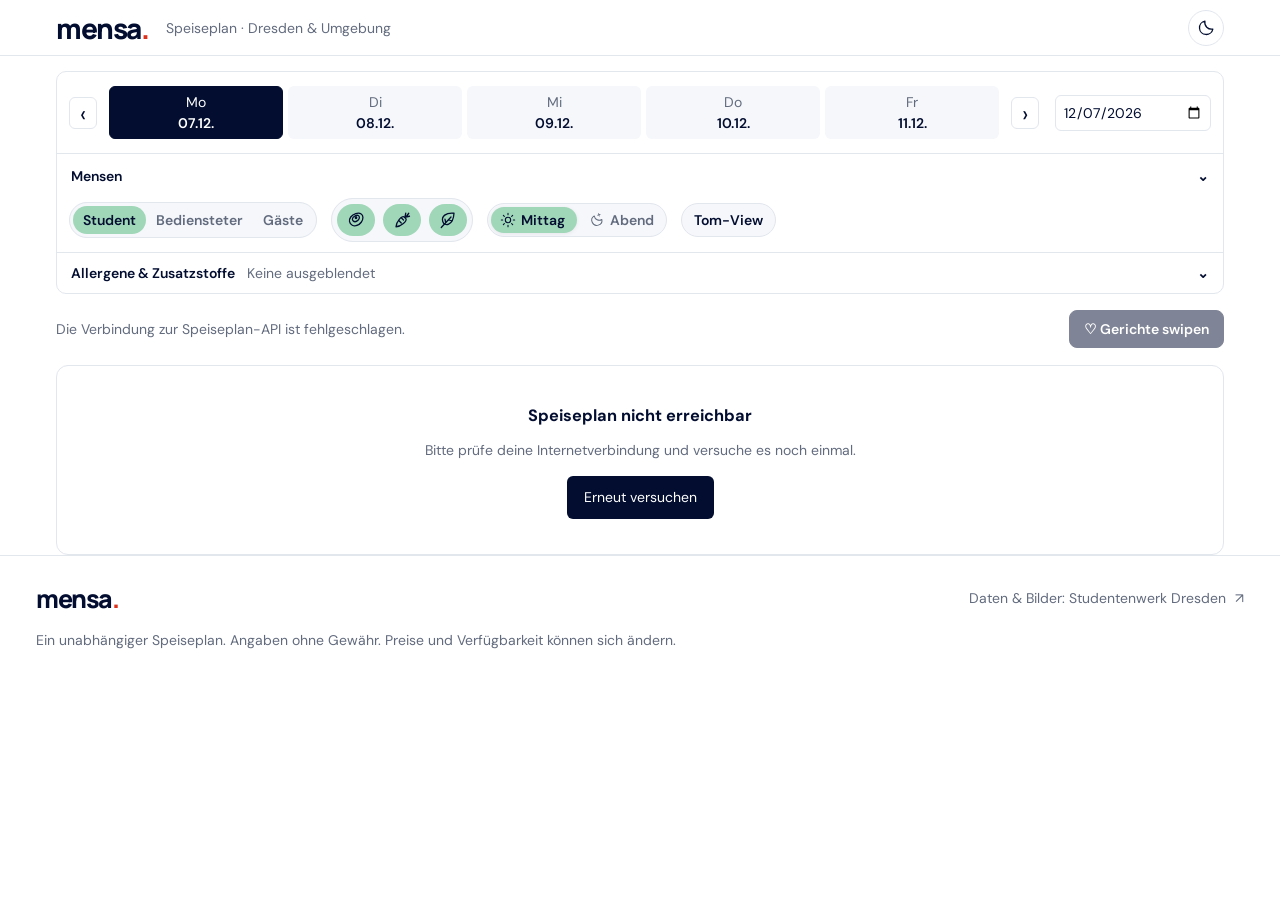
==== commit c0715bd4: "Add dietary and additive filters with weekly Tom-View and calendars" ====
--- a/index.html
+++ b/index.html
@@ -50,30 +50,32 @@
               <label><input type="radio" name="price-category" value="employee"><span>Bediensteter</span></label>
               <label><input type="radio" name="price-category" value="guest"><span>Gäste</span></label>
             </fieldset>
-            <div class="dietary-control">
-              <span id="vegan-label">Vegan</span>
-              <fieldset id="vegan-filter" class="dietary-options" aria-labelledby="vegan-label">
-                <label title="Vegan: keine Einschränkung"><input type="radio" name="vegan-filter" value="all" aria-label="Vegan: keine Einschränkung" checked><span aria-hidden="true">×</span></label>
-                <label title="Nur vegane Gerichte"><input type="radio" name="vegan-filter" value="only" aria-label="Nur vegane Gerichte"><span aria-hidden="true">✓</span></label>
-                <label title="Vegane Gerichte ausblenden"><input type="radio" name="vegan-filter" value="hide" aria-label="Vegane Gerichte ausblenden"><span aria-hidden="true"><svg viewBox="0 0 24 24" focusable="false"><path d="m3 3 18 18M10.6 10.6a2 2 0 0 0 2.8 2.8M9.9 5.2A11 11 0 0 1 12 5c6 0 10 7 10 7a17 17 0 0 1-3.1 3.8M6.5 6.5A20 20 0 0 0 2 12s4 7 10 7a11 11 0 0 0 5.5-1.5"/></svg></span></label>
-              </fieldset>
-            </div>
-            <div class="dietary-control">
-              <span id="vegetarian-label">Vegetarisch</span>
-              <fieldset id="vegetarian-filter" class="dietary-options" aria-labelledby="vegetarian-label" aria-describedby="dietary-hint">
-                <label title="Vegetarisch: keine Einschränkung"><input type="radio" name="vegetarian-filter" value="all" aria-label="Vegetarisch: keine Einschränkung" checked><span aria-hidden="true">×</span></label>
-                <label title="Nur vegetarische Gerichte (inklusive vegan)"><input type="radio" name="vegetarian-filter" value="only" aria-label="Nur vegetarische Gerichte (inklusive vegan)"><span aria-hidden="true">✓</span></label>
-                <label title="Vegetarische und vegane Gerichte ausblenden"><input type="radio" name="vegetarian-filter" value="hide" aria-label="Vegetarische und vegane Gerichte ausblenden"><span aria-hidden="true"><svg viewBox="0 0 24 24" focusable="false"><path d="m3 3 18 18M10.6 10.6a2 2 0 0 0 2.8 2.8M9.9 5.2A11 11 0 0 1 12 5c6 0 10 7 10 7a17 17 0 0 1-3.1 3.8M6.5 6.5A20 20 0 0 0 2 12s4 7 10 7a11 11 0 0 0 5.5-1.5"/></svg></span></label>
-              </fieldset>
-              <span id="dietary-hint" class="sr-only">Vegetarisch schließt vegane Gerichte ein. Beide Filter gelten gleichzeitig und verwenden die Kennzeichnungen des Studentenwerks.</span>
-            </div>
+            <fieldset id="dietary-filter" class="dietary-options" aria-describedby="dietary-hint">
+              <legend class="sr-only">Ernährungsarten auswählen</legend>
+              <label title="Fleisch/Fisch und nicht vegetarisch gekennzeichnete Gerichte"><input type="checkbox" name="dietary-filter" value="meat" aria-label="Fleisch/Fisch und nicht vegetarisch gekennzeichnete Gerichte" checked><span><svg viewBox="0 0 24 24" aria-hidden="true"><path d="M19 4c3 2 3 7 0 11s-8 6-12 4S2 12 5 8 15 1 19 4Z"/><path d="M15 6c2 1 2 4 0 6s-5 3-7 1 0-5 2-6 3-2 5-1Z"/><circle cx="12" cy="9" r="1"/></svg></span></label>
+              <label title="Vegetarische Gerichte ohne vegane Gerichte"><input type="checkbox" name="dietary-filter" value="vegetarian" aria-label="Vegetarische Gerichte ohne vegane Gerichte" checked><span><svg viewBox="0 0 24 24" aria-hidden="true"><path d="m15 8 2 2c3 3-7 11-13 11 0-6 8-16 11-13Z"/><path d="m16 8 1-5m0 5 5-1m-4 0 3-4M8 13l3 3m0-7 3 3"/></svg></span></label>
+              <label title="Vegane Gerichte"><input type="checkbox" name="dietary-filter" value="vegan" aria-label="Vegane Gerichte" checked><span><svg viewBox="0 0 24 24" aria-hidden="true"><path d="M20 3C9 2 3 7 5 14c2 7 14 6 15-11Z"/><path d="M3 22 16 8m-7 8-1-5m5 1 4 1"/></svg></span></label>
+            </fieldset>
+            <span id="dietary-hint" class="sr-only">Mehrfachauswahl. Vegetarisch und vegan sind getrennte Gruppen. Fleisch/Fisch enthält auch Gerichte ohne vegetarische oder vegane Kennzeichnung des Studentenwerks.</span>
             <label class="meal-period">
               <input id="evening-switch" type="checkbox" role="switch" aria-label="Abendmenüs statt Mittagsmenüs anzeigen">
               <span class="period-highlight" aria-hidden="true"></span>
               <span class="period-option period-lunch"><svg viewBox="0 0 24 24" aria-hidden="true"><circle cx="12" cy="12" r="4"/><path d="M12 2v2m0 16v2M2 12h2m16 0h2M5 5l1.5 1.5m11 11L19 19M5 19l1.5-1.5m11-11L19 5"/></svg>Mittag</span>
               <span class="period-option period-evening"><svg viewBox="0 0 24 24" aria-hidden="true"><path d="M20 14A8.5 8.5 0 0 1 10 4 8.5 8.5 0 1 0 20 14Z"/><path class="moon-star" d="M18 3v4m-2-2h4"/></svg>Abend</span>
             </label>
+            <button id="tom-view" class="tom-toggle" type="button" aria-pressed="false" title="Abendangebote der ganzen Woche anzeigen">Tom-View</button>
           </div>
+          <details class="additive-filter">
+            <summary>Allergene & Zusatzstoffe <span id="additive-count">Keine ausgeblendet</span></summary>
+            <div class="additive-content">
+              <p id="additive-hint">Codes auswählen, um Gerichte damit auszublenden. Es zählen nur Codes in Klammern im Gerichtstitel. Fehlende Kennzeichnungen bedeuten nicht allergenfrei; bitte Hinweise des Studentenwerks prüfen.</p>
+              <button id="clear-additives" class="text-button" type="button" disabled>Auswahl zurücksetzen</button>
+              <fieldset id="additive-options" class="additive-options" aria-describedby="additive-hint">
+                <legend class="sr-only">Gerichte mit diesen Codes ausblenden</legend>
+                <span class="filter-loading">Codes werden geladen …</span>
+              </fieldset>
+            </div>
+          </details>
         </div>
       </section>
 
--- a/styles.css
+++ b/styles.css
@@ -48,10 +48,24 @@
 .price-category span,.dietary-options span{display:block;padding:5px 10px;border-radius:20px;font-size:14px;font-weight:600;color:var(--muted);transition:background .2s,color .2s}
 .price-category input:checked+span,.dietary-options input:checked+span{background:var(--mint);color:var(--on-mint)}
 .price-category input:focus-visible+span,.dietary-options input:focus-visible+span{outline:3px solid var(--accent);outline-offset:2px}
-.dietary-control{display:flex;align-items:center;flex-wrap:wrap;gap:6px;font-size:14px;font-weight:600}
-.dietary-options span{display:grid;place-items:center;width:36px;height:30px;padding:0;font-size:20px;line-height:1}
+.dietary-options{flex-wrap:wrap;gap:8px;max-width:100%;padding:5px}
+.dietary-options span{display:flex;align-items:center;justify-content:center;gap:6px;min-height:32px;line-height:1.3}
 .dietary-options svg{width:18px;height:18px;fill:none;stroke:currentColor;stroke-width:1.7;stroke-linecap:round;stroke-linejoin:round}
-.dietary-options input[value="hide"]:checked+span{background:var(--strong-bg);color:var(--on-strong)}
+.additive-filter{border-top:1px solid var(--line)}
+.additive-filter>summary{display:flex;align-items:center;flex-wrap:wrap;gap:6px 12px;min-height:40px;padding:9px 14px;font-weight:600;cursor:pointer;list-style:none}
+.additive-filter>summary::-webkit-details-marker{display:none}
+.additive-filter>summary:after{content:"⌄";margin-left:auto}
+.additive-filter[open]>summary:after{content:"⌃"}
+#additive-count{font-size:14px;font-weight:400;color:var(--muted)}
+.additive-content{padding:0 14px 14px}
+.additive-content>p{font-size:14px;line-height:1.6;color:var(--muted);margin:0 0 10px}
+.additive-content>.text-button{display:block;margin:0 0 12px auto}
+.additive-options{display:flex;flex-wrap:wrap;gap:8px;min-width:0;margin:0;padding:0;border:0}
+.additive-option{display:flex;align-items:center;gap:7px;max-width:100%;padding:7px 10px;border:1px solid var(--line);border-radius:7px;background:var(--surface);cursor:pointer}
+.additive-option span{overflow-wrap:anywhere}
+.additive-option input{flex-shrink:0;accent-color:var(--strong-bg);margin:0}
+.additive-option:has(input:checked){background:var(--mint);color:var(--on-mint);border-color:var(--mint)}
+.additive-option:has(input:focus-visible){outline:3px solid var(--accent);outline-offset:2px}
 .meal-period{position:relative;display:grid;grid-template-columns:1fr 1fr;align-items:center;width:180px;height:34px;border:1px solid var(--line);border-radius:24px;background:var(--surface);font-size:14px;cursor:pointer;isolation:isolate}
 .meal-period input{position:absolute;inset:0;width:100%;height:100%;opacity:0;margin:0;cursor:pointer;z-index:2}
 .meal-period:has(input:focus-visible){outline:3px solid var(--accent);outline-offset:3px}
@@ -66,6 +80,12 @@
 .meal-period input:checked~.period-evening{color:var(--mint)}
 .meal-period input:checked~.period-evening svg{transform:rotate(0) scale(1)}
 .meal-period:hover{border-color:var(--mint)}
+.meal-period:has(input:disabled){opacity:.65}
+.tom-toggle{min-height:34px;padding:6px 12px;border:1px solid var(--line);border-radius:24px;background:var(--surface);color:var(--ink);font-size:14px;font-weight:600}
+.tom-toggle:hover{border-color:var(--mint)}
+.tom-toggle[aria-pressed=true]{background:var(--strong-bg);color:var(--on-strong);border-color:var(--strong-bg)}
+.tom-day{margin-bottom:30px}
+.tom-day-heading{margin:0 0 18px;padding:12px 0;border-bottom:2px solid var(--mint);font-family:'Manrope',sans-serif;font-size:20px;letter-spacing:-.4px}
 .cafeteria-filter>summary{display:flex;align-items:center;gap:9px;min-height:44px;padding:10px 14px;font-size:14px;font-weight:600;cursor:pointer;list-style:none}
 .cafeteria-filter>summary::-webkit-details-marker{display:none}
 .cafeteria-filter>summary:after{content:"⌄";margin-left:auto}
@@ -88,7 +108,7 @@
 .canteen-heading{display:flex;align-items:center;justify-content:space-between;gap:12px;margin-bottom:17px;padding-bottom:13px;border-bottom:1px solid var(--line)}
 .canteen-heading>div{min-width:0}
 .canteen-title{display:flex;align-items:center;flex-wrap:wrap;gap:10px}
-.canteen-title h3{font-family:'Manrope',sans-serif;font-weight:750;letter-spacing:-.35px;font-size:19px;margin:0}
+.canteen-title :is(h3,h4){font-family:'Manrope',sans-serif;font-weight:750;letter-spacing:-.35px;font-size:19px;margin:0}
 .meal-count{font-size:14px;border:1px solid var(--line);border-radius:20px;padding:4px 8px;color:var(--muted);white-space:nowrap}
 .canteen-route{display:inline-flex;align-items:center;gap:5px;min-height:34px;padding:5px 6px;border-radius:6px;color:var(--muted);font-size:14px;text-decoration:none;white-space:nowrap;transition:color .15s,background .15s}
 .canteen-route svg{width:15px;height:15px;fill:none;stroke:currentColor;stroke-width:1.5;stroke-linecap:round;stroke-linejoin:round}
@@ -121,6 +141,10 @@
 .meal-preview .meal-name{display:-webkit-box;-webkit-box-orient:vertical;-webkit-line-clamp:3;overflow:hidden;line-height:1.4;margin-bottom:8px}
 .meal-preview{cursor:pointer}
 .meal-details-button{align-self:flex-start;margin-top:8px;flex-shrink:0}
+.meal-calendar-button{align-self:flex-start;display:inline-flex;align-items:center;gap:7px;margin-top:8px;padding:7px 11px;min-height:36px;border:1px solid var(--mint);border-radius:7px;background:var(--mint-soft);color:var(--ink);font-size:14px;font-weight:600;line-height:1.4;text-align:left}
+.meal-calendar-button:hover{background:var(--mint);color:var(--on-mint)}
+.meal-calendar-button svg{width:18px;height:18px;flex-shrink:0;fill:none;stroke:currentColor;stroke-width:1.6;stroke-linecap:round;stroke-linejoin:round}
+.tom-day .meal-preview .meal-name{-webkit-line-clamp:2}
 .meal-prices{border-top:1px solid var(--line);padding-top:13px;display:flex;align-items:baseline;flex-wrap:wrap;gap:7px 14px;margin-top:auto}
 .selected-price{font-size:19px;letter-spacing:-.6px;font-weight:700}
 .price-label{font-size:14px;color:var(--muted);font-weight:400;letter-spacing:0;margin-left:5px}
@@ -218,7 +242,7 @@
   .meal-viewport .meal-card{user-select:none;-webkit-user-select:none}
   .meal-viewport .meal-photo{user-select:none;-webkit-user-select:none}
   .meal-viewport.is-paginated .meal-page{grid-template-rows:var(--card-height)}
-  .canteen-title h3{font-size:17px}
+  .canteen-title :is(h3,h4){font-size:17px}
   .canteen-section{margin-bottom:28px}
   .site-footer{padding:24px 20px}
   .footer-inner{flex-wrap:wrap;gap:8px 13px}
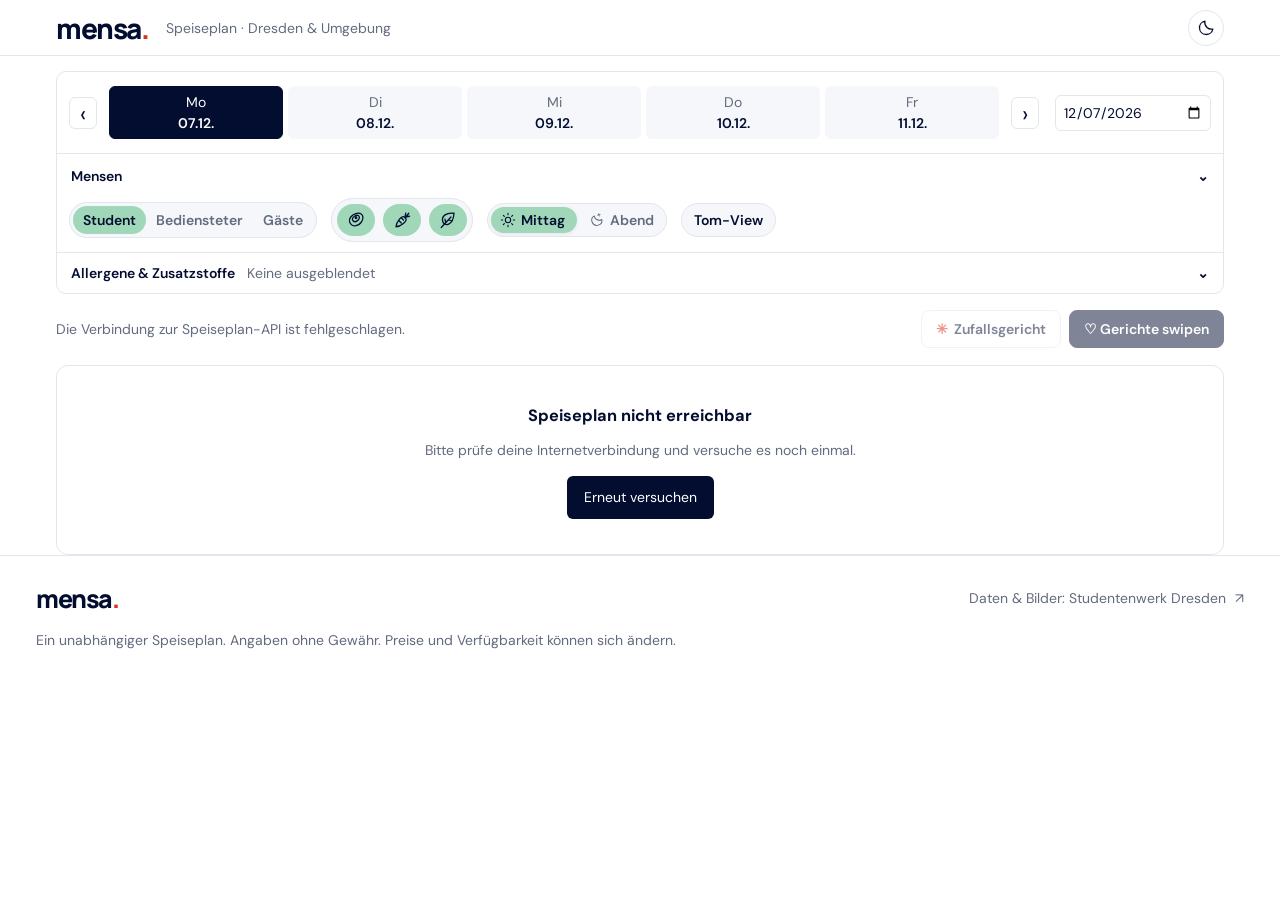
==== commit 43d2ea2d: "Add animated slot-machine meal picker with filtered selections" ====
--- a/index.html
+++ b/index.html
@@ -82,7 +82,10 @@
       <section class="menu-area" aria-labelledby="menu-heading">
         <div class="results-heading">
           <div><h2 id="menu-heading" class="sr-only">Gerichte</h2><p id="results-summary" class="results-summary" role="status">Der Speiseplan wird geladen …</p></div>
-          <button id="start-picker" class="picker-start" type="button" disabled>♡ Gerichte swipen</button>
+          <div class="meal-tools">
+            <button id="start-slot" class="picker-start slot-start" type="button" disabled><span aria-hidden="true">✳</span> Zufallsgericht</button>
+            <button id="start-picker" class="picker-start" type="button" disabled>♡ Gerichte swipen</button>
+          </div>
         </div>
         <div id="menus" aria-busy="true"></div>
       </section>
@@ -92,6 +95,22 @@
       <div class="picker-header"><h2 id="picker-title">Gerichte swipen</h2><button id="close-picker" class="picker-close" type="button" aria-label="Auswahl schließen">×</button></div>
       <div id="picker-body"></div>
     </dialog>
+    <dialog id="meal-slot" class="meal-picker slot-dialog" aria-labelledby="slot-title">
+      <div class="picker-header"><h2 id="slot-title">Dein Zufallsgericht</h2><button class="picker-close slot-close" type="button" aria-label="Zufallsauswahl schließen">×</button></div>
+      <p class="picker-context slot-context"></p>
+      <div class="slot-machine">
+        <div class="slot-cabinet">
+          <div class="slot-lights" aria-hidden="true"></div>
+          <div class="slot-window"><div class="slot-track" aria-busy="false"></div></div>
+          <div class="slot-lights" aria-hidden="true"></div>
+        </div>
+        <button class="slot-lever" type="button" aria-label="Hebel ziehen und Zufallsgericht auswählen">
+          <span class="slot-arm" aria-hidden="true"><span class="slot-knob"></span><span class="slot-stem"></span></span>
+          <span class="slot-lever-label">Ziehen</span>
+        </button>
+      </div>
+      <p class="slot-status" role="status" aria-atomic="true"></p>
+    </dialog>
     <footer class="site-footer"><div class="footer-inner"><a class="brand footer-brand" href="./">mensa<span class="brand-dot">.</span></a><a href="https://www.studentenwerk-dresden.de/mensen/speiseplan/" target="_blank" rel="noopener noreferrer">Daten & Bilder: Studentenwerk Dresden <span aria-hidden="true">↗</span></a></div><p class="footer-disclaimer">Ein unabhängiger Speiseplan. Angaben ohne Gewähr. Preise und Verfügbarkeit können sich ändern.</p></footer>
   </body>
 </html>
--- a/styles.css
+++ b/styles.css
@@ -215,6 +215,45 @@
 .picker-results{list-style:none;padding:0;margin:0 0 20px;display:grid;grid-template-columns:repeat(2,minmax(0,1fr));gap:18px}
 .picker-results>li{min-width:0}
 .picker-empty{color:var(--muted);margin:25px 0}
+.meal-tools{display:flex;flex-wrap:wrap;gap:8px}
+.slot-start{background:var(--white);color:var(--ink);border-color:var(--line)}
+.slot-start>span{display:inline-block;margin-right:3px;color:var(--accent)}
+.slot-dialog{--slot-height:clamp(280px,52dvh,420px);width:min(620px,calc(100% - 24px))}
+.slot-context{margin:12px 0 16px}
+.slot-machine{position:relative;display:grid;grid-template-columns:minmax(0,1fr) 58px;gap:6px;align-items:start}
+.slot-cabinet{min-width:0;padding:8px;border:1px solid var(--line);border-radius:18px;background:var(--surface);box-shadow:inset 0 1px 0 #ffffff12,0 10px 28px #020d3010}
+.slot-lights{height:14px;margin:0 8px;background:radial-gradient(circle,var(--mint) 2px,transparent 3px) 0 50%/18px 10px repeat-x}
+.slot-window{height:var(--slot-height);overflow:hidden;border:1px solid var(--line);border-radius:10px;background:var(--white);box-shadow:inset 0 3px 10px #020d3020}
+.slot-track{width:100%}
+.slot-entry{height:var(--slot-height);overflow:hidden;background:var(--white)}
+.slot-entry{position:relative}
+.slot-canteen{position:absolute;z-index:1;top:10px;left:10px;right:10px;margin:0;padding:7px 10px;border:1px solid var(--line);border-radius:7px;font-size:14px;text-align:center;white-space:nowrap;overflow:hidden;text-overflow:ellipsis;color:var(--ink);background:rgba(255,255,255,.92);backdrop-filter:blur(14px);-webkit-backdrop-filter:blur(14px)}
+.slot-entry .meal-card{height:var(--slot-height);border:0;border-radius:0}
+.slot-entry .meal-photo{height:100%}
+.slot-entry .meal-photo img{object-fit:contain;transform:none}
+.slot-entry .meal-card:hover .meal-photo img{transform:none}
+.slot-entry .meal-content{position:absolute;left:0;right:0;bottom:0;padding:12px 14px;border-top:1px solid var(--line);background:rgba(255,255,255,.92);backdrop-filter:blur(18px);-webkit-backdrop-filter:blur(18px)}
+[data-theme=dark] .slot-canteen,[data-theme=dark] .slot-entry .meal-content{background:rgba(20,31,51,.94)}
+.slot-entry .diet-badge{top:52px}
+.slot-entry .sold-out{top:52px;bottom:auto}
+.slot-entry .meal-category{display:none}
+.slot-entry .meal-name{-webkit-line-clamp:2}
+.slot-entry .meal-prices{padding-top:8px}
+.is-spinning .slot-canteen,.is-spinning .slot-entry .meal-content,.is-spinning .slot-entry .diet-badge,.is-spinning .slot-entry .sold-out,.is-spinning .slot-entry .no-photo span{display:none}
+.slot-confetti{position:absolute;z-index:2;inset:0;overflow:hidden;pointer-events:none;border-radius:18px}
+.slot-confetti span{position:absolute;top:75%;pointer-events:none;will-change:transform,opacity}
+.slot-lever{position:relative;display:flex;flex-direction:column;align-items:center;justify-content:flex-start;gap:12px;width:58px;height:210px;margin-top:42px;padding:0;border:0;border-radius:12px;background:transparent;color:var(--muted)}
+.slot-lever:disabled{opacity:1}
+.slot-arm{position:relative;display:block;width:48px;height:150px}
+.slot-arm:before{content:"";position:absolute;top:20px;bottom:4px;left:14px;width:20px;border:1px solid var(--line);border-radius:12px;background:var(--paper);box-shadow:inset 0 2px 5px #020d3026}
+.slot-stem{position:absolute;width:10px;top:24px;bottom:0;left:19px;border:1px solid var(--line);border-radius:5px;background:linear-gradient(90deg,var(--muted),var(--white),var(--muted));transform-origin:50% 100%}
+.slot-knob{position:absolute;z-index:1;top:0;left:5px;width:38px;height:38px;border-radius:50%;background:var(--accent);box-shadow:inset -5px -6px 8px #020d3033,inset 4px 4px 8px #ffffff40,0 3px 8px #020d3020}
+.slot-arm:after{content:"";position:absolute;bottom:-5px;left:9px;width:30px;height:18px;border:1px solid var(--line);border-radius:7px;background:var(--surface)}
+.slot-lever-label{font-size:14px;font-weight:600}
+.slot-lever:hover:not(:disabled) .slot-knob{filter:brightness(1.12)}
+.slot-status{min-height:42px;margin:16px 0 0;font-size:14px;line-height:1.6;color:var(--muted);overflow-wrap:anywhere}
+.is-spinning .slot-lights{animation:slot-lights .25s steps(2,end) infinite}
+@keyframes slot-lights{to{background-position:9px 50%}}
 [hidden]{display:none!important}
 @media(max-width:850px){
   .header-inner,.container{padding-left:24px;padding-right:24px}
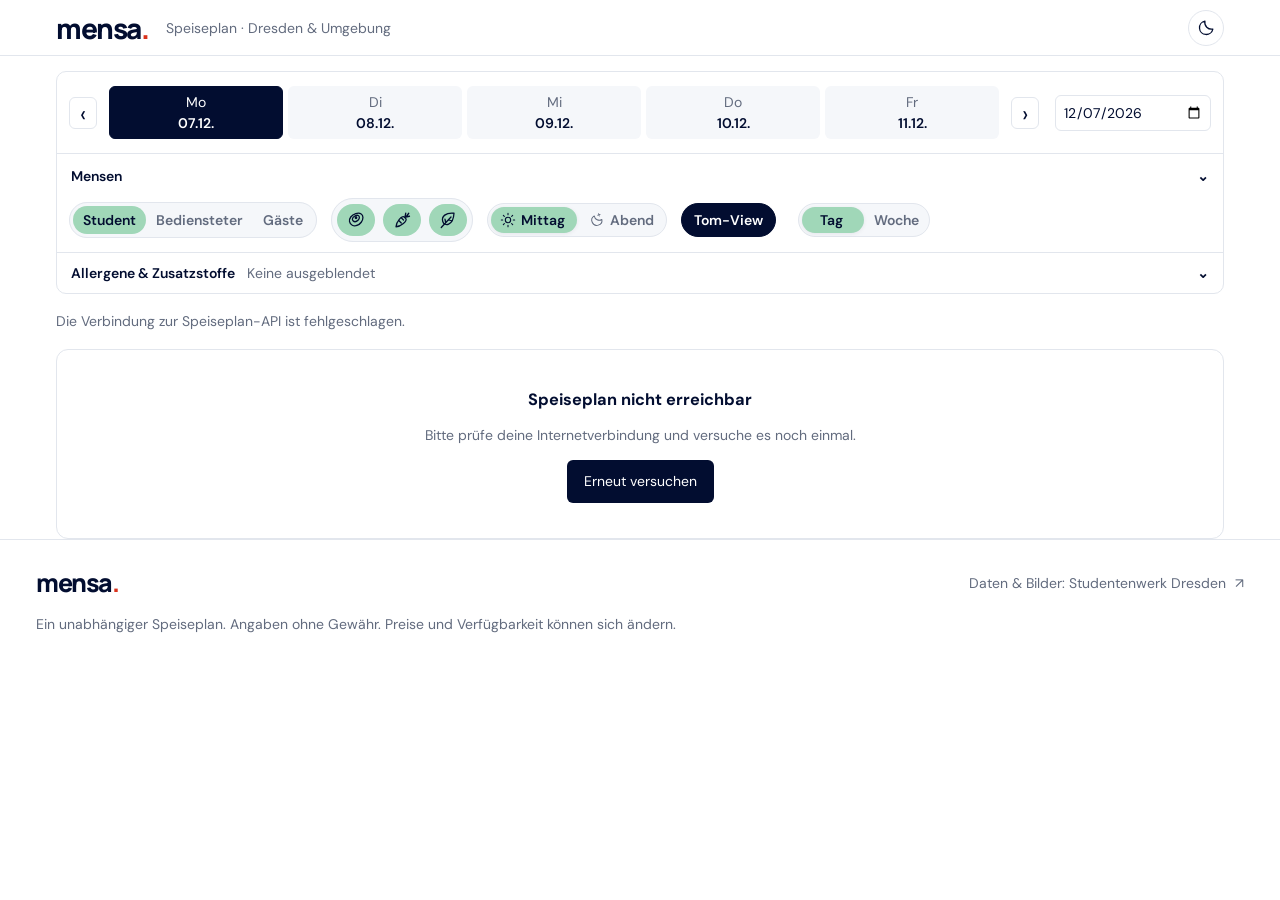
==== commit cdb9fc32: "Default to Tom-View as the landing page" ====
--- a/index.html
+++ b/index.html
@@ -63,7 +63,13 @@
               <span class="period-option period-lunch"><svg viewBox="0 0 24 24" aria-hidden="true"><circle cx="12" cy="12" r="4"/><path d="M12 2v2m0 16v2M2 12h2m16 0h2M5 5l1.5 1.5m11 11L19 19M5 19l1.5-1.5m11-11L19 5"/></svg>Mittag</span>
               <span class="period-option period-evening"><svg viewBox="0 0 24 24" aria-hidden="true"><path d="M20 14A8.5 8.5 0 0 1 10 4 8.5 8.5 0 1 0 20 14Z"/><path class="moon-star" d="M18 3v4m-2-2h4"/></svg>Abend</span>
             </label>
-            <button id="tom-view" class="tom-toggle" type="button" aria-pressed="false" title="Abendangebote der ganzen Woche anzeigen">Tom-View</button>
+            <button id="tom-view" class="tom-toggle" type="button" aria-pressed="true" title="Ansicht umschalten">Tom-View</button>
+            <label id="tom-layout" class="tom-layout" title="Nur die Abendangebote der ganzen Woche anzeigen">
+              <input id="tom-layout-week" type="checkbox" role="switch" aria-label="Nur die Abendangebote der ganzen Woche anzeigen">
+              <span class="layout-highlight" aria-hidden="true"></span>
+              <span class="layout-option layout-tag">Tag</span>
+              <span class="layout-option layout-week">Woche</span>
+            </label>
           </div>
           <details class="additive-filter">
             <summary>Allergene & Zusatzstoffe <span id="additive-count">Keine ausgeblendet</span></summary>
@@ -83,8 +89,8 @@
         <div class="results-heading">
           <div><h2 id="menu-heading" class="sr-only">Gerichte</h2><p id="results-summary" class="results-summary" role="status">Der Speiseplan wird geladen …</p></div>
           <div class="meal-tools">
-            <button id="start-slot" class="picker-start slot-start" type="button" disabled><span aria-hidden="true">✳</span> Zufallsgericht</button>
-            <button id="start-picker" class="picker-start" type="button" disabled>♡ Gerichte swipen</button>
+            <button id="start-slot" class="picker-start slot-start" type="button" disabled hidden><span aria-hidden="true">✳</span> Zufallsgericht</button>
+            <button id="start-picker" class="picker-start" type="button" disabled hidden>♡ Gerichte swipen</button>
           </div>
         </div>
         <div id="menus" aria-busy="true"></div>
--- a/styles.css
+++ b/styles.css
@@ -84,8 +84,29 @@
 .tom-toggle{min-height:34px;padding:6px 12px;border:1px solid var(--line);border-radius:24px;background:var(--surface);color:var(--ink);font-size:14px;font-weight:600}
 .tom-toggle:hover{border-color:var(--mint)}
 .tom-toggle[aria-pressed=true]{background:var(--strong-bg);color:var(--on-strong);border-color:var(--strong-bg)}
-.tom-day{margin-bottom:30px}
-.tom-day-heading{margin:0 0 18px;padding:12px 0;border-bottom:2px solid var(--mint);font-family:'Manrope',sans-serif;font-size:20px;letter-spacing:-.4px}
+.tom-layout{position:relative;display:grid;grid-template-columns:1fr 1fr;align-items:center;width:132px;height:34px;margin-left:8px;border:1px solid var(--line);border-radius:24px;background:var(--surface);font-size:14px;cursor:pointer;isolation:isolate}
+.tom-layout input{position:absolute;inset:0;width:100%;height:100%;opacity:0;margin:0;cursor:pointer;z-index:2}
+.tom-layout:has(input:focus-visible){outline:3px solid var(--accent);outline-offset:3px}
+.layout-highlight{position:absolute;inset:3px auto 3px 3px;width:calc(50% - 3px);border-radius:20px;background:var(--mint);box-shadow:0 1px 4px #020d3012;transition:transform .32s cubic-bezier(.22,.68,.18,1),background .25s}
+.layout-option{position:relative;display:flex;justify-content:center;align-items:center;line-height:1;font-weight:600;color:var(--muted);transition:color .25s}
+.layout-tag{color:var(--on-mint)}
+.tom-layout input:checked~.layout-highlight{transform:translateX(100%);background:var(--on-mint)}
+.tom-layout input:checked~.layout-tag{color:var(--muted)}
+.tom-layout input:checked~.layout-week{color:var(--mint)}
+.tom-layout:hover{border-color:var(--mint)}
+.tom-stream{--card-height:360px;margin-bottom:30px}
+.tom-stream.is-week{--card-height:400px}
+.tom-stream>.canteen-empty{margin-bottom:14px}
+.tom-stream .meal-grid{grid-template-columns:repeat(5,minmax(0,1fr))}
+.tom-stream .meal-photo{height:140px}
+.tom-stream .meal-content{padding:14px}
+.tom-stream .meal-label{font-size:12px;font-weight:600;color:var(--muted);letter-spacing:.2px;margin:0 0 3px;white-space:nowrap;overflow:hidden;text-overflow:ellipsis}
+.tom-stream .meal-category{margin-bottom:5px}
+.tom-stream .meal-name{margin-bottom:10px}
+.tom-stream .meal-preview .meal-name{margin-bottom:10px}
+.tom-stream .meal-prices{padding-top:9px}
+.tom-stream .meal-details-button{margin-top:5px}
+.tom-stream.is-week .meal-calendar-button{margin-top:5px;min-height:34px;padding:6px 10px}
 .cafeteria-filter>summary{display:flex;align-items:center;gap:9px;min-height:44px;padding:10px 14px;font-size:14px;font-weight:600;cursor:pointer;list-style:none}
 .cafeteria-filter>summary::-webkit-details-marker{display:none}
 .cafeteria-filter>summary:after{content:"⌄";margin-left:auto}
@@ -144,7 +165,6 @@
 .meal-calendar-button{align-self:flex-start;display:inline-flex;align-items:center;gap:7px;margin-top:8px;padding:7px 11px;min-height:36px;border:1px solid var(--mint);border-radius:7px;background:var(--mint-soft);color:var(--ink);font-size:14px;font-weight:600;line-height:1.4;text-align:left}
 .meal-calendar-button:hover{background:var(--mint);color:var(--on-mint)}
 .meal-calendar-button svg{width:18px;height:18px;flex-shrink:0;fill:none;stroke:currentColor;stroke-width:1.6;stroke-linecap:round;stroke-linejoin:round}
-.tom-day .meal-preview .meal-name{-webkit-line-clamp:2}
 .meal-prices{border-top:1px solid var(--line);padding-top:13px;display:flex;align-items:baseline;flex-wrap:wrap;gap:7px 14px;margin-top:auto}
 .selected-price{font-size:19px;letter-spacing:-.6px;font-weight:700}
 .price-label{font-size:14px;color:var(--muted);font-weight:400;letter-spacing:0;margin-left:5px}
@@ -260,6 +280,7 @@
   .date-controls{gap:10px}
   .meal-grid{grid-template-columns:repeat(2,minmax(0,1fr))}
   .meal-viewport.is-paginated .meal-page{grid-template-rows:repeat(2,var(--card-height))}
+  .tom-stream .meal-grid{grid-template-columns:repeat(2,minmax(0,1fr))}
 }
 @media(max-width:560px){
   :root{--meal-gap:14px}
@@ -277,6 +298,7 @@
   .cafeteria-chip{padding:8px 9px}
   .cafeteria-options{gap:6px}
   .meal-grid{grid-template-columns:1fr}
+  .tom-stream .meal-grid{grid-template-columns:1fr}
   .meal-viewport{touch-action:pan-y}
   .meal-viewport .meal-card{user-select:none;-webkit-user-select:none}
   .meal-viewport .meal-photo{user-select:none;-webkit-user-select:none}
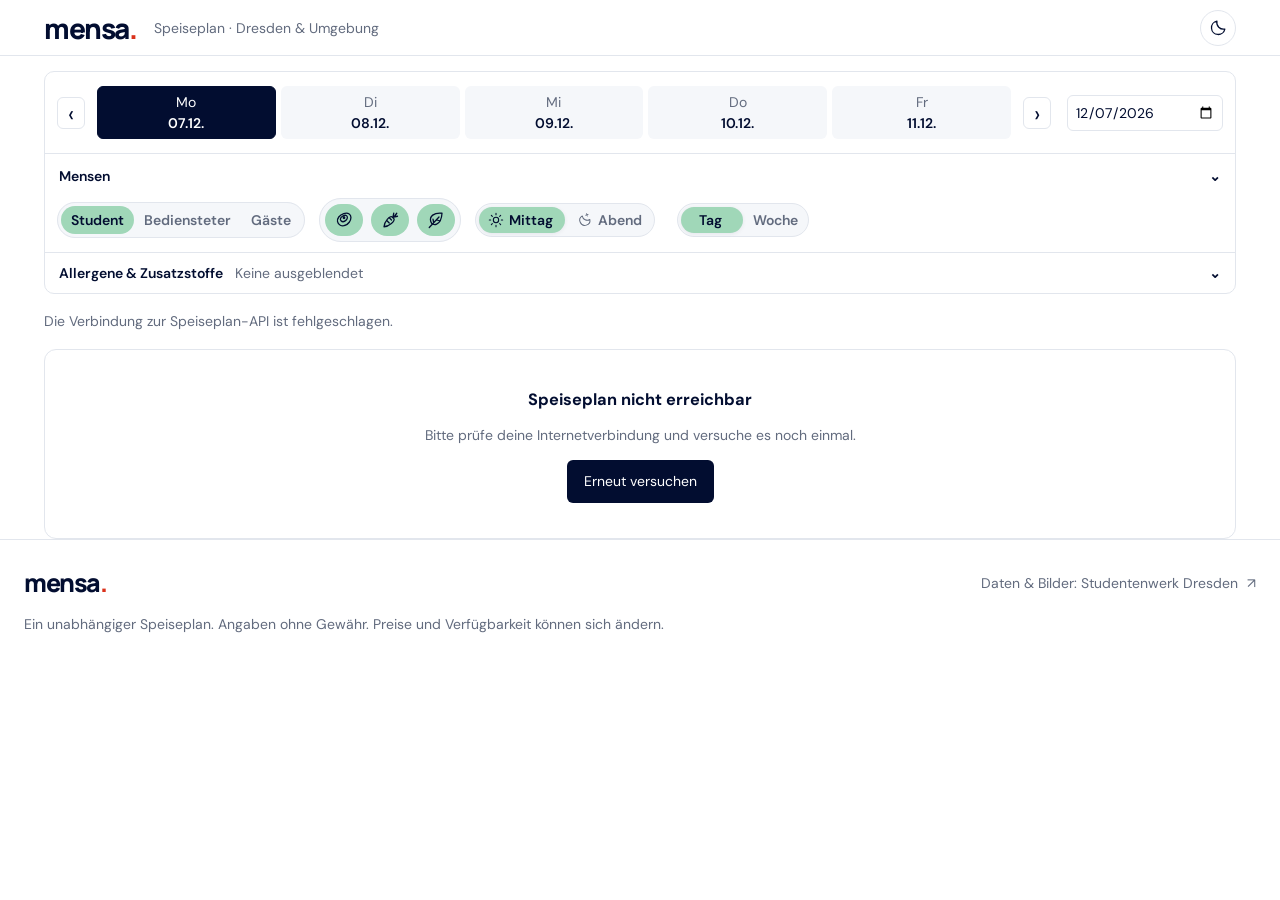
==== commit 33c2e541: "Tighten meal cards and make the continuous view permanent - Combine cafeteria and station on one car" ====
--- a/index.html
+++ b/index.html
@@ -63,7 +63,6 @@
               <span class="period-option period-lunch"><svg viewBox="0 0 24 24" aria-hidden="true"><circle cx="12" cy="12" r="4"/><path d="M12 2v2m0 16v2M2 12h2m16 0h2M5 5l1.5 1.5m11 11L19 19M5 19l1.5-1.5m11-11L19 5"/></svg>Mittag</span>
               <span class="period-option period-evening"><svg viewBox="0 0 24 24" aria-hidden="true"><path d="M20 14A8.5 8.5 0 0 1 10 4 8.5 8.5 0 1 0 20 14Z"/><path class="moon-star" d="M18 3v4m-2-2h4"/></svg>Abend</span>
             </label>
-            <button id="tom-view" class="tom-toggle" type="button" aria-pressed="true" title="Ansicht umschalten">Tom-View</button>
             <label id="tom-layout" class="tom-layout" title="Nur die Abendangebote der ganzen Woche anzeigen">
               <input id="tom-layout-week" type="checkbox" role="switch" aria-label="Nur die Abendangebote der ganzen Woche anzeigen">
               <span class="layout-highlight" aria-hidden="true"></span>
@@ -88,35 +87,11 @@
       <section class="menu-area" aria-labelledby="menu-heading">
         <div class="results-heading">
           <div><h2 id="menu-heading" class="sr-only">Gerichte</h2><p id="results-summary" class="results-summary" role="status">Der Speiseplan wird geladen …</p></div>
-          <div class="meal-tools">
-            <button id="start-slot" class="picker-start slot-start" type="button" disabled hidden><span aria-hidden="true">✳</span> Zufallsgericht</button>
-            <button id="start-picker" class="picker-start" type="button" disabled hidden>♡ Gerichte swipen</button>
-          </div>
         </div>
         <div id="menus" aria-busy="true"></div>
       </section>
       <noscript><div class="message"><h3>Bitte JavaScript aktivieren</h3><p>Die Speisepläne werden direkt von der offiziellen API geladen. Dafür benötigt dein Browser JavaScript.</p><a href="https://www.studentenwerk-dresden.de/mensen/speiseplan/">Zum offiziellen Speiseplan</a></div></noscript>
     </main>
-    <dialog id="meal-picker" class="meal-picker" aria-labelledby="picker-title">
-      <div class="picker-header"><h2 id="picker-title">Gerichte swipen</h2><button id="close-picker" class="picker-close" type="button" aria-label="Auswahl schließen">×</button></div>
-      <div id="picker-body"></div>
-    </dialog>
-    <dialog id="meal-slot" class="meal-picker slot-dialog" aria-labelledby="slot-title">
-      <div class="picker-header"><h2 id="slot-title">Dein Zufallsgericht</h2><button class="picker-close slot-close" type="button" aria-label="Zufallsauswahl schließen">×</button></div>
-      <p class="picker-context slot-context"></p>
-      <div class="slot-machine">
-        <div class="slot-cabinet">
-          <div class="slot-lights" aria-hidden="true"></div>
-          <div class="slot-window"><div class="slot-track" aria-busy="false"></div></div>
-          <div class="slot-lights" aria-hidden="true"></div>
-        </div>
-        <button class="slot-lever" type="button" aria-label="Hebel ziehen und Zufallsgericht auswählen">
-          <span class="slot-arm" aria-hidden="true"><span class="slot-knob"></span><span class="slot-stem"></span></span>
-          <span class="slot-lever-label">Ziehen</span>
-        </button>
-      </div>
-      <p class="slot-status" role="status" aria-atomic="true"></p>
-    </dialog>
     <footer class="site-footer"><div class="footer-inner"><a class="brand footer-brand" href="./">mensa<span class="brand-dot">.</span></a><a href="https://www.studentenwerk-dresden.de/mensen/speiseplan/" target="_blank" rel="noopener noreferrer">Daten & Bilder: Studentenwerk Dresden <span aria-hidden="true">↗</span></a></div><p class="footer-disclaimer">Ein unabhängiger Speiseplan. Angaben ohne Gewähr. Preise und Verfügbarkeit können sich ändern.</p></footer>
   </body>
 </html>
--- a/styles.css
+++ b/styles.css
@@ -1,7 +1,7 @@
 @import url('https://fonts.googleapis.com/css2?family=DM+Sans:wght@400;450;500;550;600;650;700&family=Manrope:wght@400;500;600;650;700;750;800&display=swap');
 
-:root{color-scheme:light;--paper:#fff;--ink:#020D30;--mint:#A0D7B8;--accent:#DA321C;--muted:#626b7e;--line:#e2e6ed;--surface:#f5f7fa;--mint-soft:#edf8f2;--white:#fff;--strong-bg:#020D30;--on-strong:#fff;--on-mint:#020D30;--font:'DM Sans',sans-serif;--card-height:420px;--meal-gap:21px}
-:root[data-theme=dark]{color-scheme:dark;--paper:#0b1220;--ink:#edf3ff;--accent:#ff806b;--muted:#adb9cf;--line:#324057;--surface:#1c2940;--mint-soft:#203d36;--white:#141f33;--strong-bg:#A0D7B8;--on-strong:#020D30}
+:root{color-scheme:light;--paper:#fff;--ink:#020D30;--mint:#A0D7B8;--accent:#DA321C;--muted:#626b7e;--line:#e2e6ed;--surface:#f5f7fa;--mint-soft:#edf8f2;--white:#fff;--strong-bg:#020D30;--on-strong:#fff;--on-mint:#020D30;--font:'DM Sans',sans-serif;--card-height:420px;--meal-gap:14px}
+:root[data-theme=dark]{color-scheme:dark;--paper:#121212;--ink:#f2f2f2;--accent:#ff806b;--muted:#b3b3b3;--line:#3a3a3a;--surface:#1d1d1d;--mint-soft:#203d36;--white:#1a1a1a;--strong-bg:#A0D7B8;--on-strong:#020D30}
 *{box-sizing:border-box}
 body{margin:0;background:var(--paper);color:var(--ink);font-family:var(--font);font-size:14px;-webkit-font-smoothing:antialiased}
 button,input,a{-webkit-tap-highlight-color:transparent}
@@ -15,7 +15,7 @@
 .sr-only{position:absolute;width:1px;height:1px;padding:0;margin:-1px;overflow:hidden;clip-path:inset(50%);white-space:nowrap;border:0}
 .site-header{border-bottom:1px solid var(--line);background:var(--paper)}
 .header-inner,.container,.footer-inner,.footer-disclaimer{max-width:1240px;margin:auto}
-.header-inner{height:55px;display:flex;align-items:center;gap:18px;padding:0 36px}
+.header-inner{height:55px;display:flex;align-items:center;gap:18px;padding:0 24px}
 .brand{display:inline-flex;align-items:center;gap:0;text-decoration:none;font-family:'Manrope',sans-serif;font-weight:800;letter-spacing:-1.5px;font-size:28px}
 .brand-dot{color:var(--accent)}
 .header-location{font-size:14px;color:var(--muted)}
@@ -24,7 +24,7 @@
 .theme-toggle svg{width:19px;height:19px;fill:none;stroke:currentColor;stroke-width:1.6;stroke-linecap:round;stroke-linejoin:round}
 .theme-sun,[data-theme=dark] .theme-moon{display:none}
 [data-theme=dark] .theme-sun{display:block}
-.container{padding:0 36px}
+.container{padding:0 24px}
 .controls{margin-top:15px;background:var(--white);border:1px solid var(--line);border-radius:10px}
 .date-controls{display:flex;align-items:center;gap:16px;padding:10px 12px}
 #date-input{border:1px solid var(--line);border-radius:6px;padding:7px;color:var(--ink);font-size:14px;background:var(--white);width:156px;min-width:0}
@@ -81,9 +81,6 @@
 .meal-period input:checked~.period-evening svg{transform:rotate(0) scale(1)}
 .meal-period:hover{border-color:var(--mint)}
 .meal-period:has(input:disabled){opacity:.65}
-.tom-toggle{min-height:34px;padding:6px 12px;border:1px solid var(--line);border-radius:24px;background:var(--surface);color:var(--ink);font-size:14px;font-weight:600}
-.tom-toggle:hover{border-color:var(--mint)}
-.tom-toggle[aria-pressed=true]{background:var(--strong-bg);color:var(--on-strong);border-color:var(--strong-bg)}
 .tom-layout{position:relative;display:grid;grid-template-columns:1fr 1fr;align-items:center;width:132px;height:34px;margin-left:8px;border:1px solid var(--line);border-radius:24px;background:var(--surface);font-size:14px;cursor:pointer;isolation:isolate}
 .tom-layout input{position:absolute;inset:0;width:100%;height:100%;opacity:0;margin:0;cursor:pointer;z-index:2}
 .tom-layout:has(input:focus-visible){outline:3px solid var(--accent);outline-offset:3px}
@@ -100,12 +97,11 @@
 .tom-stream .meal-grid{grid-template-columns:repeat(5,minmax(0,1fr))}
 .tom-stream .meal-photo{height:140px}
 .tom-stream .meal-content{padding:14px}
-.tom-stream .meal-label{font-size:12px;font-weight:600;color:var(--muted);letter-spacing:.2px;margin:0 0 3px;white-space:nowrap;overflow:hidden;text-overflow:ellipsis}
+.tom-stream .meal-label{font-size:12px;font-weight:600;color:var(--muted);letter-spacing:.2px;margin:0 0 5px;white-space:nowrap;overflow:hidden;text-overflow:ellipsis}
 .tom-stream .meal-category{margin-bottom:5px}
 .tom-stream .meal-name{margin-bottom:10px}
 .tom-stream .meal-preview .meal-name{margin-bottom:10px}
 .tom-stream .meal-prices{padding-top:9px}
-.tom-stream .meal-details-button{margin-top:5px}
 .tom-stream.is-week .meal-calendar-button{margin-top:5px;min-height:34px;padding:6px 10px}
 .cafeteria-filter>summary{display:flex;align-items:center;gap:9px;min-height:44px;padding:10px 14px;font-size:14px;font-weight:600;cursor:pointer;list-style:none}
 .cafeteria-filter>summary::-webkit-details-marker{display:none}
@@ -125,24 +121,7 @@
 .menu-area{padding-top:16px}
 .results-heading{margin-bottom:17px;display:flex;align-items:center;justify-content:space-between;gap:12px;flex-wrap:wrap}
 .results-summary{font-size:14px;color:var(--muted);margin:0;line-height:1.6}
-.canteen-section{margin-bottom:38px}
-.canteen-heading{display:flex;align-items:center;justify-content:space-between;gap:12px;margin-bottom:17px;padding-bottom:13px;border-bottom:1px solid var(--line)}
-.canteen-heading>div{min-width:0}
-.canteen-title{display:flex;align-items:center;flex-wrap:wrap;gap:10px}
-.canteen-title :is(h3,h4){font-family:'Manrope',sans-serif;font-weight:750;letter-spacing:-.35px;font-size:19px;margin:0}
-.meal-count{font-size:14px;border:1px solid var(--line);border-radius:20px;padding:4px 8px;color:var(--muted);white-space:nowrap}
-.canteen-route{display:inline-flex;align-items:center;gap:5px;min-height:34px;padding:5px 6px;border-radius:6px;color:var(--muted);font-size:14px;text-decoration:none;white-space:nowrap;transition:color .15s,background .15s}
-.canteen-route svg{width:15px;height:15px;fill:none;stroke:currentColor;stroke-width:1.5;stroke-linecap:round;stroke-linejoin:round}
-.canteen-route:hover{color:var(--ink);background:var(--surface)}
 .meal-grid{display:grid;grid-template-columns:repeat(3,minmax(0,1fr));gap:var(--meal-gap)}
-.meal-viewport{overflow:hidden;border-radius:11px}
-.meal-track{display:flex;transition:transform 420ms cubic-bezier(.22,.68,.18,1)}
-.meal-track.is-dragging{transition:none}
-.meal-page{flex:0 0 100%;min-width:0;grid-auto-rows:var(--card-height);align-content:start}
-.meal-navigation{display:flex;align-items:center;justify-content:flex-end;gap:12px;margin-top:14px}
-.meal-arrow{display:grid;place-items:center;width:40px;height:40px;border:1px solid var(--line);border-radius:7px;background:var(--white);color:var(--ink);font-size:24px}
-.meal-arrow:hover:not(:disabled){background:var(--mint);border-color:var(--mint);color:var(--on-mint)}
-.meal-page-status{min-width:75px;text-align:center;color:var(--muted);font-size:14px}
 .meal-card{height:var(--card-height);min-width:0;background:var(--white);border:1px solid var(--line);border-radius:11px;overflow:hidden;display:flex;flex-direction:column}
 .meal-photo{height:175px;flex-shrink:0;position:relative;background:var(--surface);overflow:hidden}
 .meal-photo img{height:100%;width:100%;object-fit:cover;display:block;transition:transform .5s}
@@ -161,7 +140,7 @@
 .meal-name{font-size:16px;font-weight:600;line-height:1.65;margin:0 0 18px;color:var(--ink);overflow-wrap:anywhere}
 .meal-preview .meal-name{display:-webkit-box;-webkit-box-orient:vertical;-webkit-line-clamp:3;overflow:hidden;line-height:1.4;margin-bottom:8px}
 .meal-preview{cursor:pointer}
-.meal-details-button{align-self:flex-start;margin-top:8px;flex-shrink:0}
+.meal-preview:focus-visible{outline:3px solid var(--accent);outline-offset:4px}
 .meal-calendar-button{align-self:flex-start;display:inline-flex;align-items:center;gap:7px;margin-top:8px;padding:7px 11px;min-height:36px;border:1px solid var(--mint);border-radius:7px;background:var(--mint-soft);color:var(--ink);font-size:14px;font-weight:600;line-height:1.4;text-align:left}
 .meal-calendar-button:hover{background:var(--mint);color:var(--on-mint)}
 .meal-calendar-button svg{width:18px;height:18px;flex-shrink:0;fill:none;stroke:currentColor;stroke-width:1.6;stroke-linecap:round;stroke-linejoin:round}
@@ -180,113 +159,33 @@
 .canteen-empty{font-size:14px;color:var(--muted);padding:22px;background:var(--surface);border-radius:8px;line-height:1.8}
 .skeleton{height:340px;border-radius:11px;background:linear-gradient(110deg,var(--surface) 20%,var(--mint-soft) 45%,var(--surface) 70%);background-size:200% 100%;animation:shimmer 1.8s infinite}
 @keyframes shimmer{to{background-position:-200% 0}}
-.site-footer{border-top:1px solid var(--line);padding:25px 36px;background:var(--white)}
+.site-footer{border-top:1px solid var(--line);padding:25px 24px;background:var(--white)}
 .footer-inner{display:flex;align-items:center;gap:20px}
 .footer-brand{font-size:25px}
 .footer-inner>a:last-child{margin-left:auto;font-size:14px;color:var(--muted);text-decoration:none}
 .footer-inner>a:last-child span{margin-left:5px}
 .footer-disclaimer{font-size:14px;color:var(--muted);padding-top:13px;line-height:1.7}
-.picker-start{border:1px solid var(--strong-bg);border-radius:8px;padding:9px 14px;background:var(--strong-bg);color:var(--on-strong);font-weight:600;font-size:14px}
-.picker-start:hover:not(:disabled){background:var(--mint);color:var(--on-mint)}
-.picker-open{overflow:hidden}
 .meal-picker{width:min(660px,calc(100% - 24px));max-height:calc(100dvh - 24px);padding:22px;border:1px solid var(--line);border-radius:16px;background:var(--white);color:var(--ink);overflow-y:auto;overscroll-behavior:contain}
 .meal-picker::backdrop{background:#020d30a6;backdrop-filter:blur(5px)}
-.picker-header{display:flex;align-items:center;justify-content:space-between;gap:12px}
-.picker-header h2{font-family:'Manrope',sans-serif;font-size:22px;letter-spacing:-.5px;margin:0}
 .picker-close{flex-shrink:0;border:1px solid var(--line);border-radius:50%;width:40px;height:40px;background:var(--white);color:var(--ink);font-size:26px}
-.picker-context,.picker-progress{color:var(--muted);font-size:14px;line-height:1.5;margin:12px 0}
-.picker-progress{text-align:center;font-weight:600}
-.picker-canteen{font-size:16px;margin:12px 0;text-align:center;overflow-wrap:anywhere}
-.picker-stage{overflow:hidden;padding:12px 24px;margin:0 -12px;display:grid;grid-template-columns:minmax(0,1fr);grid-template-rows:minmax(0,1fr);isolation:isolate}
-.picker-stage>.meal-card{position:relative;grid-area:1/1;width:100%;max-width:400px;min-height:0;margin:auto;transform-origin:50% 80%}
-.picker-current-card{z-index:1}
-.picker-stage>.picker-next-card{z-index:0;pointer-events:none}
-.picker-stage .meal-photo{touch-action:pan-y;cursor:grab;user-select:none;-webkit-user-select:none}
-.picker-stage .meal-photo:active{cursor:grabbing}
-.picker-stage>.meal-card{touch-action:pan-y;user-select:none;-webkit-user-select:none;cursor:grab}
-.picker-stage>.meal-card:active{cursor:grabbing}
-.meal-picker[open].is-voting{height:min(780px,calc(100dvh - 16px));max-height:calc(100dvh - 16px);display:flex;flex-direction:column;overflow:hidden}
-.is-voting .picker-header{flex-shrink:0;margin-bottom:8px}
-.is-voting #picker-body{flex:1;min-height:0;display:grid;grid-template-rows:auto auto auto minmax(0,1fr) auto;gap:6px}
-.is-voting .picker-context,.is-voting .picker-progress,.is-voting .picker-canteen{margin:0}
-.is-voting .picker-context{display:-webkit-box;-webkit-box-orient:vertical;-webkit-line-clamp:2;overflow:hidden}
-.is-voting .picker-stage{min-height:0;padding:8px 12px;margin:0}
-.is-voting .meal-card{height:100%}
-.is-voting .meal-photo{height:clamp(80px,20dvh,175px)}
-.is-voting .meal-content{overflow:hidden;padding:12px}
-.is-voting .meal-category{margin-bottom:4px}
-.is-voting .meal-name{display:-webkit-box;-webkit-box-orient:vertical;-webkit-line-clamp:3;overflow:hidden;line-height:1.4;margin-bottom:8px}
-.is-voting .meal-prices{padding-top:6px;gap:4px 10px}
 .picker-detail>.picker-close{display:block;margin:0 0 12px auto}
 .picker-detail .meal-card{height:auto}
 .picker-detail .meal-content{overflow:visible}
 .picker-detail .meal-photo{height:auto}
 .picker-detail .meal-card .meal-photo img{height:auto;object-fit:contain;transform:none}
 .picker-detail .no-photo{min-height:175px}
-.picker-stamp{pointer-events:none;position:absolute;top:65px;left:22px;opacity:0;font-size:30px;font-weight:700;border:3px solid currentColor;border-radius:7px;padding:5px 10px;transform:rotate(-12deg);background:var(--white)}
-.picker-stamp.is-like{color:var(--on-mint);background:var(--mint)}
-.picker-stamp.is-reject{color:var(--accent)}
-.picker-actions{display:flex;justify-content:center;gap:14px;margin:8px 0}
-.picker-action{min-height:46px;border:1px solid var(--line);border-radius:24px;padding:10px 18px;font-size:16px;font-weight:600}
-.picker-reject{background:var(--white);color:var(--accent);border-color:var(--accent)}
-.picker-like{background:var(--mint);color:var(--on-mint);border-color:var(--mint)}
-.picker-action:hover:not(:disabled){box-shadow:0 3px 12px #020d301a}
-.picker-results-heading{font-size:20px;margin:20px 0}
-.picker-results{list-style:none;padding:0;margin:0 0 20px;display:grid;grid-template-columns:repeat(2,minmax(0,1fr));gap:18px}
-.picker-results>li{min-width:0}
-.picker-empty{color:var(--muted);margin:25px 0}
-.meal-tools{display:flex;flex-wrap:wrap;gap:8px}
-.slot-start{background:var(--white);color:var(--ink);border-color:var(--line)}
-.slot-start>span{display:inline-block;margin-right:3px;color:var(--accent)}
-.slot-dialog{--slot-height:clamp(280px,52dvh,420px);width:min(620px,calc(100% - 24px))}
-.slot-context{margin:12px 0 16px}
-.slot-machine{position:relative;display:grid;grid-template-columns:minmax(0,1fr) 58px;gap:6px;align-items:start}
-.slot-cabinet{min-width:0;padding:8px;border:1px solid var(--line);border-radius:18px;background:var(--surface);box-shadow:inset 0 1px 0 #ffffff12,0 10px 28px #020d3010}
-.slot-lights{height:14px;margin:0 8px;background:radial-gradient(circle,var(--mint) 2px,transparent 3px) 0 50%/18px 10px repeat-x}
-.slot-window{height:var(--slot-height);overflow:hidden;border:1px solid var(--line);border-radius:10px;background:var(--white);box-shadow:inset 0 3px 10px #020d3020}
-.slot-track{width:100%}
-.slot-entry{height:var(--slot-height);overflow:hidden;background:var(--white)}
-.slot-entry{position:relative}
-.slot-canteen{position:absolute;z-index:1;top:10px;left:10px;right:10px;margin:0;padding:7px 10px;border:1px solid var(--line);border-radius:7px;font-size:14px;text-align:center;white-space:nowrap;overflow:hidden;text-overflow:ellipsis;color:var(--ink);background:rgba(255,255,255,.92);backdrop-filter:blur(14px);-webkit-backdrop-filter:blur(14px)}
-.slot-entry .meal-card{height:var(--slot-height);border:0;border-radius:0}
-.slot-entry .meal-photo{height:100%}
-.slot-entry .meal-photo img{object-fit:contain;transform:none}
-.slot-entry .meal-card:hover .meal-photo img{transform:none}
-.slot-entry .meal-content{position:absolute;left:0;right:0;bottom:0;padding:12px 14px;border-top:1px solid var(--line);background:rgba(255,255,255,.92);backdrop-filter:blur(18px);-webkit-backdrop-filter:blur(18px)}
-[data-theme=dark] .slot-canteen,[data-theme=dark] .slot-entry .meal-content{background:rgba(20,31,51,.94)}
-.slot-entry .diet-badge{top:52px}
-.slot-entry .sold-out{top:52px;bottom:auto}
-.slot-entry .meal-category{display:none}
-.slot-entry .meal-name{-webkit-line-clamp:2}
-.slot-entry .meal-prices{padding-top:8px}
-.is-spinning .slot-canteen,.is-spinning .slot-entry .meal-content,.is-spinning .slot-entry .diet-badge,.is-spinning .slot-entry .sold-out,.is-spinning .slot-entry .no-photo span{display:none}
-.slot-confetti{position:absolute;z-index:2;inset:0;overflow:hidden;pointer-events:none;border-radius:18px}
-.slot-confetti span{position:absolute;top:75%;pointer-events:none;will-change:transform,opacity}
-.slot-lever{position:relative;display:flex;flex-direction:column;align-items:center;justify-content:flex-start;gap:12px;width:58px;height:210px;margin-top:42px;padding:0;border:0;border-radius:12px;background:transparent;color:var(--muted)}
-.slot-lever:disabled{opacity:1}
-.slot-arm{position:relative;display:block;width:48px;height:150px}
-.slot-arm:before{content:"";position:absolute;top:20px;bottom:4px;left:14px;width:20px;border:1px solid var(--line);border-radius:12px;background:var(--paper);box-shadow:inset 0 2px 5px #020d3026}
-.slot-stem{position:absolute;width:10px;top:24px;bottom:0;left:19px;border:1px solid var(--line);border-radius:5px;background:linear-gradient(90deg,var(--muted),var(--white),var(--muted));transform-origin:50% 100%}
-.slot-knob{position:absolute;z-index:1;top:0;left:5px;width:38px;height:38px;border-radius:50%;background:var(--accent);box-shadow:inset -5px -6px 8px #020d3033,inset 4px 4px 8px #ffffff40,0 3px 8px #020d3020}
-.slot-arm:after{content:"";position:absolute;bottom:-5px;left:9px;width:30px;height:18px;border:1px solid var(--line);border-radius:7px;background:var(--surface)}
-.slot-lever-label{font-size:14px;font-weight:600}
-.slot-lever:hover:not(:disabled) .slot-knob{filter:brightness(1.12)}
-.slot-status{min-height:42px;margin:16px 0 0;font-size:14px;line-height:1.6;color:var(--muted);overflow-wrap:anywhere}
-.is-spinning .slot-lights{animation:slot-lights .25s steps(2,end) infinite}
-@keyframes slot-lights{to{background-position:9px 50%}}
 [hidden]{display:none!important}
 @media(max-width:850px){
-  .header-inner,.container{padding-left:24px;padding-right:24px}
+  .header-inner,.container{padding-left:18px;padding-right:18px}
   .date-controls{gap:10px}
   .meal-grid{grid-template-columns:repeat(2,minmax(0,1fr))}
-  .meal-viewport.is-paginated .meal-page{grid-template-rows:repeat(2,var(--card-height))}
   .tom-stream .meal-grid{grid-template-columns:repeat(2,minmax(0,1fr))}
 }
 @media(max-width:560px){
-  :root{--meal-gap:14px}
-  .header-inner{height:49px;gap:12px;padding:0 18px}
+  :root{--meal-gap:10px}
+  .header-inner{height:49px;gap:12px;padding:0 14px}
   .brand{font-size:25px}
-  .container{padding:0 14px}
+  .container{padding:0 10px}
   .controls{margin-top:10px}
   .date-controls{flex-wrap:wrap;gap:8px;padding:8px}
   .week-navigation{flex-basis:100%;gap:4px}
@@ -297,33 +196,19 @@
   .cafeteria-filter>summary{padding:9px 11px}
   .cafeteria-chip{padding:8px 9px}
   .cafeteria-options{gap:6px}
-  .meal-grid{grid-template-columns:1fr}
-  .tom-stream .meal-grid{grid-template-columns:1fr}
-  .meal-viewport{touch-action:pan-y}
-  .meal-viewport .meal-card{user-select:none;-webkit-user-select:none}
-  .meal-viewport .meal-photo{user-select:none;-webkit-user-select:none}
-  .meal-viewport.is-paginated .meal-page{grid-template-rows:var(--card-height)}
-  .canteen-title :is(h3,h4){font-size:17px}
-  .canteen-section{margin-bottom:28px}
-  .site-footer{padding:24px 20px}
+  .meal-grid{grid-template-columns:repeat(2,minmax(0,1fr))}
+  .meal-grid .meal-card{height:auto}
+  .meal-card .meal-label{font-size:11px}
+  .meal-card .meal-category{font-size:13px}
+  .meal-card .meal-name{font-size:15px}
+  .meal-card .selected-price{font-size:17px}
+  .meal-card .price-label,.meal-card .other-price{font-size:13px}
+  .meal-card .meal-calendar-button,.meal-card .meal-notes{font-size:13px}
+  .meal-card .diet-badge,.meal-card .sold-out,.meal-card .no-photo span{font-size:13px}
+  .site-footer{padding:24px 16px}
   .footer-inner{flex-wrap:wrap;gap:8px 13px}
   .footer-inner>a:last-child{margin-left:0;flex-basis:100%;margin-top:7px}
   .message{padding:25px 17px}
   .meal-picker{padding:16px}
-  .picker-results{grid-template-columns:1fr}
-  .picker-actions{gap:8px}
-  .picker-action{padding:10px 13px}
-}
-@media(max-height:650px){
-  .is-voting .meal-photo{height:85px}
-  .is-voting .meal-name{-webkit-line-clamp:2}
-}
-@media(max-height:500px){
-  .meal-picker[open].is-voting{padding:12px}
-  .is-voting .picker-context,.is-voting .meal-photo,.is-voting .meal-category{display:none}
-  .is-voting .picker-header{margin-bottom:4px}
-  .is-voting #picker-body{grid-template-rows:auto auto minmax(0,1fr) auto;gap:3px}
-  .is-voting .picker-actions{margin:4px 0}
-  .is-voting .picker-action{min-height:40px;padding:7px 14px}
 }
 @media(prefers-reduced-motion:reduce){*,*:before,*:after{animation:none!important;transition:none!important}}
